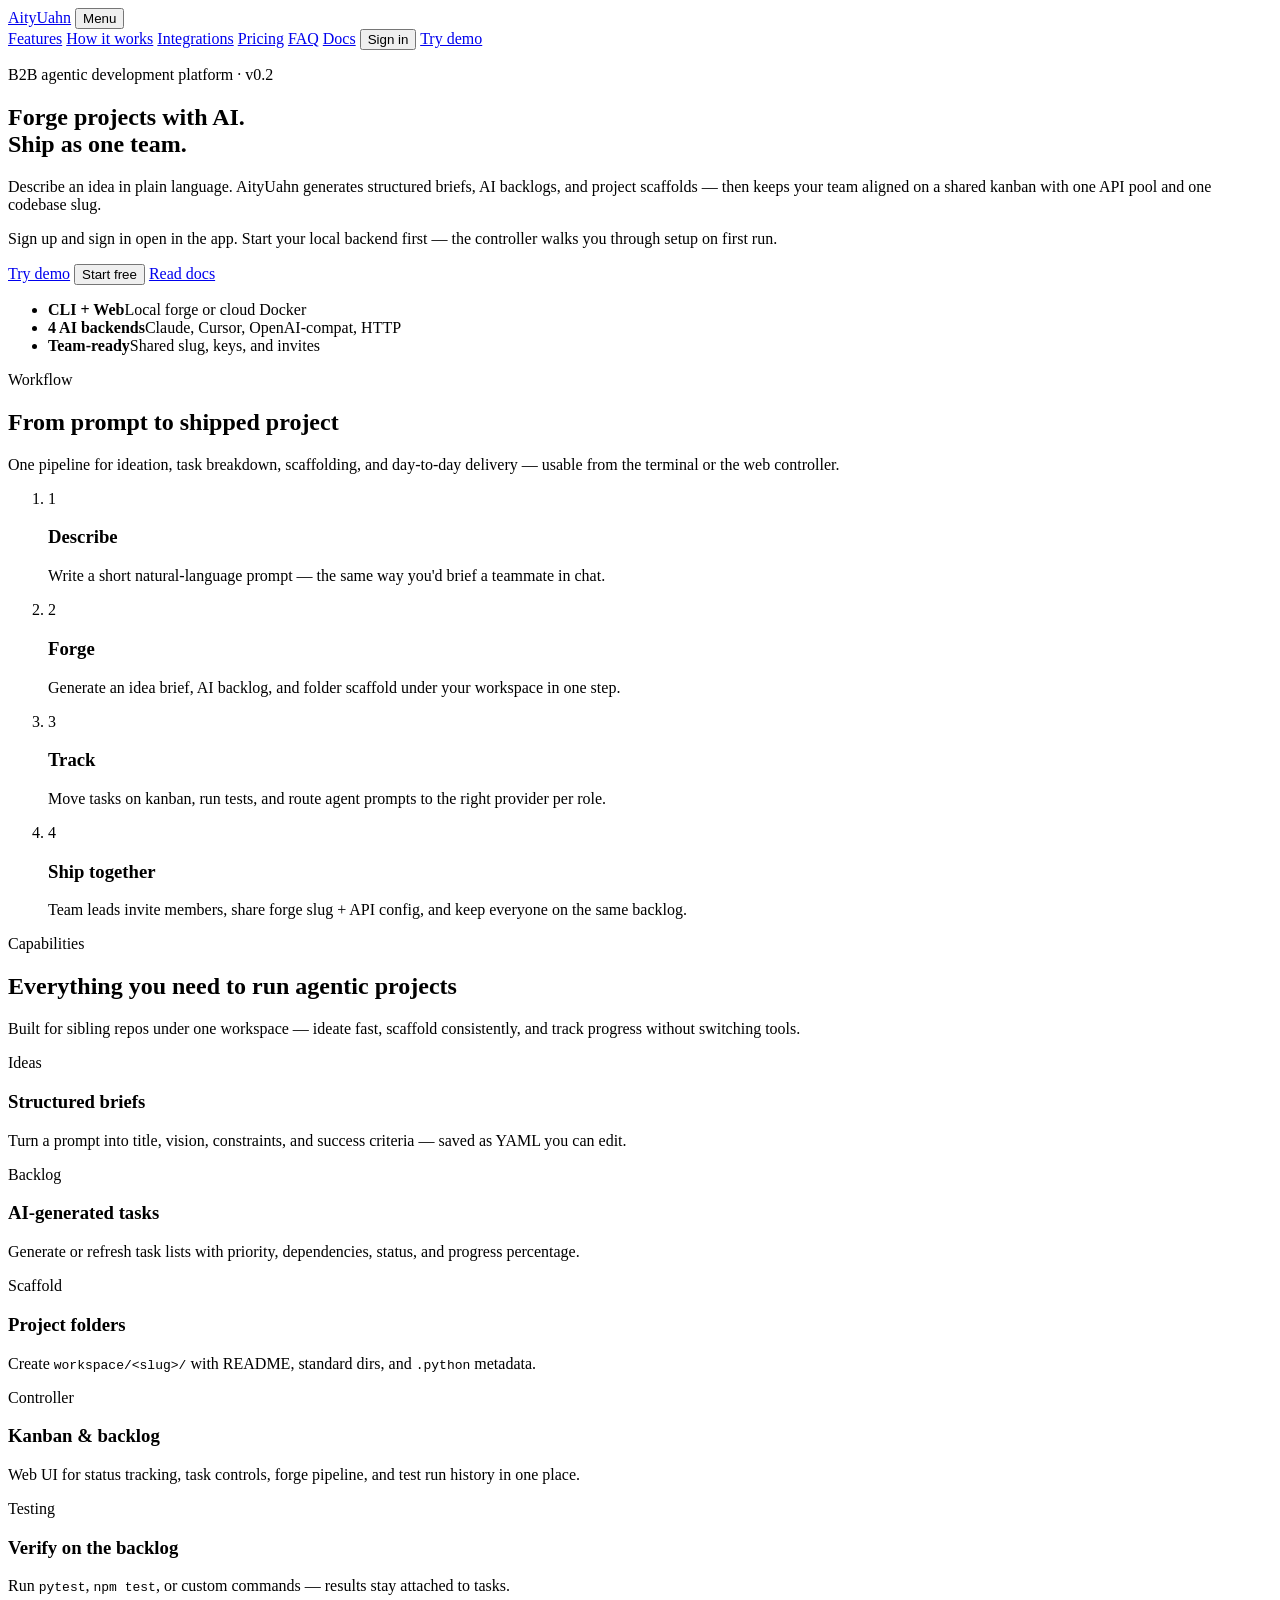
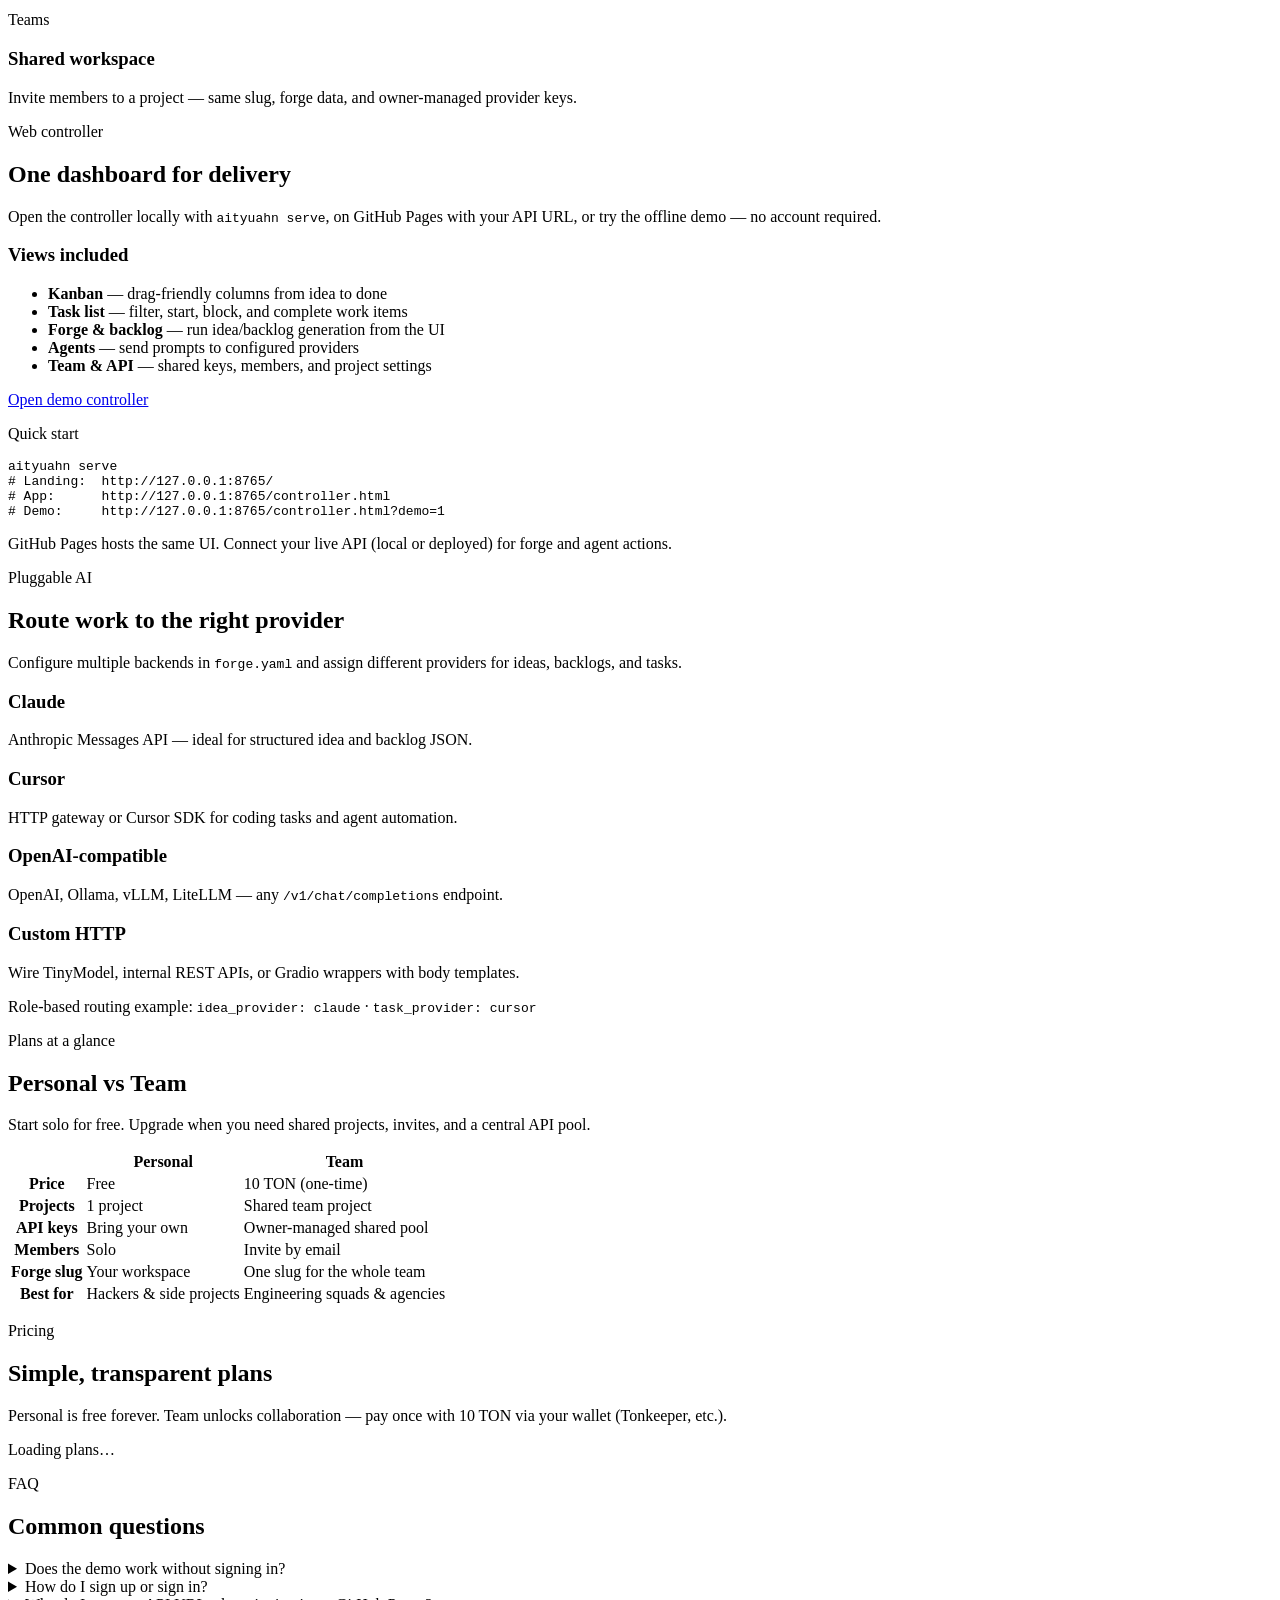
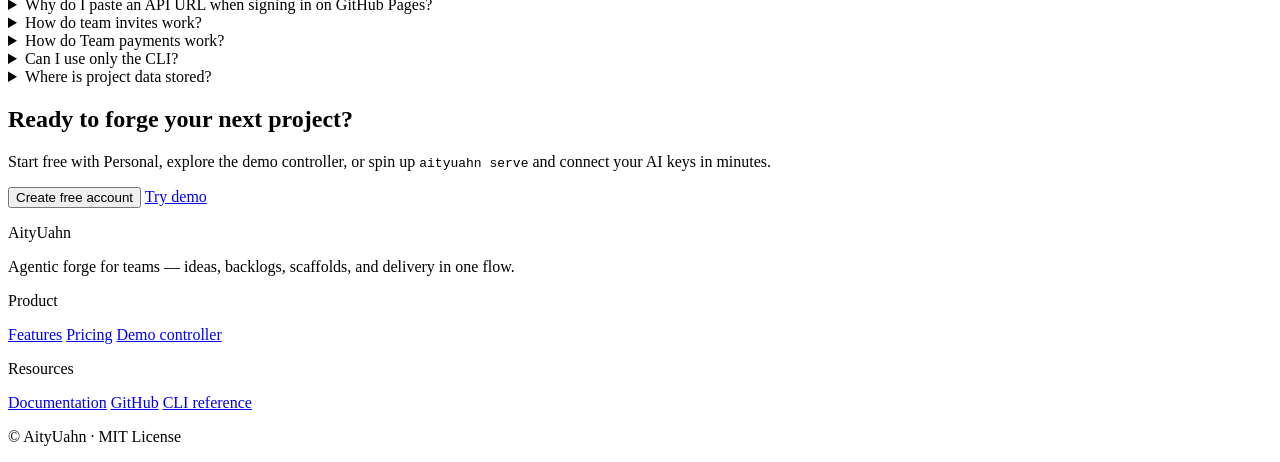
==== docs/index.html @ 18ff6f8c "Implement authentication dialog and pending auth handling in B2B SaaS v0.2. This update introduces a" ====
<!DOCTYPE html>
<html lang="en">
<head>
  <base href="/AityUahn/">
  <meta charset="utf-8" />
  <meta name="viewport" content="width=device-width, initial-scale=1" />
  <meta name="description" content="AityUahn is a B2B agentic forge: turn prompts into ideas, backlogs, and scaffolds — then ship together on a shared kanban with Claude, Cursor, or your own AI stack." />
  <meta name="theme-color" content="#070b12" />
  <title>AityUahn — Agentic forge for teams</title>
  <link rel="stylesheet" href="/AityUahn/landing.css" />
</head>
<body>
  <header class="lp-header">
    <a class="lp-logo" href="/AityUahn/landing.html">AityUahn</a>
    <button type="button" class="lp-nav-toggle" id="navToggle" aria-expanded="false" aria-controls="lpNav">Menu</button>
    <nav class="lp-nav" id="lpNav">
      <a href="#features">Features</a>
      <a href="#how-it-works">How it works</a>
      <a href="#integrations">Integrations</a>
      <a href="#pricing">Pricing</a>
      <a href="#faq">FAQ</a>
      <a href="/AityUahn/docs.html">Docs</a>
      <button type="button" id="btnSignIn" class="lp-btn ghost">Sign in</button>
      <a href="/AityUahn/controller.html?demo=1" class="lp-btn primary">Try demo</a>
    </nav>
  </header>

  <main>
    <section class="lp-hero">
      <p class="lp-eyebrow">B2B agentic development platform · v0.2</p>
      <h1>Forge projects with AI.<br />Ship as one team.</h1>
      <p class="lp-lead">Describe an idea in plain language. AityUahn generates structured briefs, AI backlogs, and project scaffolds — then keeps your team aligned on a shared kanban with one API pool and one codebase slug.</p>
      <p id="apiBanner" class="lp-banner hidden">Sign up and sign in open in the app. Start your local backend first — the controller walks you through setup on first run.</p>
      <div class="lp-cta">
        <a href="/AityUahn/controller.html?demo=1" class="lp-btn primary lg">Try demo</a>
        <button type="button" id="btnHeroSignUp" class="lp-btn lg">Start free</button>
        <a href="/AityUahn/docs.html" class="lp-btn ghost lg">Read docs</a>
      </div>
      <ul class="lp-stats" aria-label="Platform highlights">
        <li><strong>CLI + Web</strong><span>Local forge or cloud Docker</span></li>
        <li><strong>4 AI backends</strong><span>Claude, Cursor, OpenAI-compat, HTTP</span></li>
        <li><strong>Team-ready</strong><span>Shared slug, keys, and invites</span></li>
      </ul>
    </section>

    <section id="how-it-works" class="lp-section lp-steps-section">
      <div class="lp-section-head">
        <p class="lp-eyebrow">Workflow</p>
        <h2>From prompt to shipped project</h2>
        <p class="lp-section-lead">One pipeline for ideation, task breakdown, scaffolding, and day-to-day delivery — usable from the terminal or the web controller.</p>
      </div>
      <ol class="lp-steps">
        <li>
          <span class="lp-step-num">1</span>
          <h3>Describe</h3>
          <p>Write a short natural-language prompt — the same way you'd brief a teammate in chat.</p>
        </li>
        <li>
          <span class="lp-step-num">2</span>
          <h3>Forge</h3>
          <p>Generate an idea brief, AI backlog, and folder scaffold under your workspace in one step.</p>
        </li>
        <li>
          <span class="lp-step-num">3</span>
          <h3>Track</h3>
          <p>Move tasks on kanban, run tests, and route agent prompts to the right provider per role.</p>
        </li>
        <li>
          <span class="lp-step-num">4</span>
          <h3>Ship together</h3>
          <p>Team leads invite members, share forge slug + API config, and keep everyone on the same backlog.</p>
        </li>
      </ol>
    </section>

    <section id="features" class="lp-section">
      <div class="lp-section-head">
        <p class="lp-eyebrow">Capabilities</p>
        <h2>Everything you need to run agentic projects</h2>
        <p class="lp-section-lead">Built for sibling repos under one workspace — ideate fast, scaffold consistently, and track progress without switching tools.</p>
      </div>
      <div class="lp-features">
        <article>
          <p class="lp-card-tag">Ideas</p>
          <h3>Structured briefs</h3>
          <p>Turn a prompt into title, vision, constraints, and success criteria — saved as YAML you can edit.</p>
        </article>
        <article>
          <p class="lp-card-tag">Backlog</p>
          <h3>AI-generated tasks</h3>
          <p>Generate or refresh task lists with priority, dependencies, status, and progress percentage.</p>
        </article>
        <article>
          <p class="lp-card-tag">Scaffold</p>
          <h3>Project folders</h3>
          <p>Create <code>workspace/&lt;slug&gt;/</code> with README, standard dirs, and <code>.python</code> metadata.</p>
        </article>
        <article>
          <p class="lp-card-tag">Controller</p>
          <h3>Kanban &amp; backlog</h3>
          <p>Web UI for status tracking, task controls, forge pipeline, and test run history in one place.</p>
        </article>
        <article>
          <p class="lp-card-tag">Testing</p>
          <h3>Verify on the backlog</h3>
          <p>Run <code>pytest</code>, <code>npm test</code>, or custom commands — results stay attached to tasks.</p>
        </article>
        <article>
          <p class="lp-card-tag">Teams</p>
          <h3>Shared workspace</h3>
          <p>Invite members to a project — same slug, forge data, and owner-managed provider keys.</p>
        </article>
      </div>
    </section>

    <section class="lp-section lp-controller-section">
      <div class="lp-section-head">
        <p class="lp-eyebrow">Web controller</p>
        <h2>One dashboard for delivery</h2>
        <p class="lp-section-lead">Open the controller locally with <code>aityuahn serve</code>, on GitHub Pages with your API URL, or try the offline demo — no account required.</p>
      </div>
      <div class="lp-controller-grid">
        <div class="lp-controller-panel">
          <h3>Views included</h3>
          <ul class="lp-checklist">
            <li><strong>Kanban</strong> — drag-friendly columns from idea to done</li>
            <li><strong>Task list</strong> — filter, start, block, and complete work items</li>
            <li><strong>Forge &amp; backlog</strong> — run idea/backlog generation from the UI</li>
            <li><strong>Agents</strong> — send prompts to configured providers</li>
            <li><strong>Team &amp; API</strong> — shared keys, members, and project settings</li>
          </ul>
          <a href="/AityUahn/controller.html?demo=1" class="lp-btn primary">Open demo controller</a>
        </div>
        <div class="lp-controller-panel lp-controller-code">
          <p class="lp-card-tag">Quick start</p>
          <pre><code>aityuahn serve
# Landing:  http://127.0.0.1:8765/
# App:      http://127.0.0.1:8765/controller.html
# Demo:     http://127.0.0.1:8765/controller.html?demo=1</code></pre>
          <p class="lp-muted-note">GitHub Pages hosts the same UI. Connect your live API (local or deployed) for forge and agent actions.</p>
        </div>
      </div>
    </section>

    <section id="integrations" class="lp-section lp-integrations">
      <div class="lp-section-head">
        <p class="lp-eyebrow">Pluggable AI</p>
        <h2>Route work to the right provider</h2>
        <p class="lp-section-lead">Configure multiple backends in <code>forge.yaml</code> and assign different providers for ideas, backlogs, and tasks.</p>
      </div>
      <div class="lp-provider-grid">
        <article>
          <h3>Claude</h3>
          <p>Anthropic Messages API — ideal for structured idea and backlog JSON.</p>
        </article>
        <article>
          <h3>Cursor</h3>
          <p>HTTP gateway or Cursor SDK for coding tasks and agent automation.</p>
        </article>
        <article>
          <h3>OpenAI-compatible</h3>
          <p>OpenAI, Ollama, vLLM, LiteLLM — any <code>/v1/chat/completions</code> endpoint.</p>
        </article>
        <article>
          <h3>Custom HTTP</h3>
          <p>Wire TinyModel, internal REST APIs, or Gradio wrappers with body templates.</p>
        </article>
      </div>
      <p class="lp-section-foot">Role-based routing example: <code>idea_provider: claude</code> · <code>task_provider: cursor</code></p>
    </section>

    <section class="lp-section lp-compare-section">
      <div class="lp-section-head">
        <p class="lp-eyebrow">Plans at a glance</p>
        <h2>Personal vs Team</h2>
        <p class="lp-section-lead">Start solo for free. Upgrade when you need shared projects, invites, and a central API pool.</p>
      </div>
      <div class="lp-compare-wrap">
        <table class="lp-compare">
          <thead>
            <tr>
              <th scope="col"></th>
              <th scope="col">Personal</th>
              <th scope="col">Team</th>
            </tr>
          </thead>
          <tbody>
            <tr>
              <th scope="row">Price</th>
              <td>Free</td>
              <td>10 TON (one-time)</td>
            </tr>
            <tr>
              <th scope="row">Projects</th>
              <td>1 project</td>
              <td>Shared team project</td>
            </tr>
            <tr>
              <th scope="row">API keys</th>
              <td>Bring your own</td>
              <td>Owner-managed shared pool</td>
            </tr>
            <tr>
              <th scope="row">Members</th>
              <td>Solo</td>
              <td>Invite by email</td>
            </tr>
            <tr>
              <th scope="row">Forge slug</th>
              <td>Your workspace</td>
              <td>One slug for the whole team</td>
            </tr>
            <tr>
              <th scope="row">Best for</th>
              <td>Hackers &amp; side projects</td>
              <td>Engineering squads &amp; agencies</td>
            </tr>
          </tbody>
        </table>
      </div>
    </section>

    <section id="pricing" class="lp-section lp-pricing">
      <div class="lp-section-head">
        <p class="lp-eyebrow">Pricing</p>
        <h2>Simple, transparent plans</h2>
        <p class="lp-section-lead">Personal is free forever. Team unlocks collaboration — pay once with 10 TON via your wallet (Tonkeeper, etc.).</p>
      </div>
      <div class="lp-plans" id="pricingCards">Loading plans…</div>
    </section>

    <section id="faq" class="lp-section lp-faq-section">
      <div class="lp-section-head">
        <p class="lp-eyebrow">FAQ</p>
        <h2>Common questions</h2>
      </div>
      <div class="lp-faq">
        <details>
          <summary>Does the demo work without signing in?</summary>
          <p>Yes. <strong>Try demo</strong> opens the controller in offline mode with sample kanban data — no API or account needed. Forge, agents, and sign-in require a running <code>aityuahn serve</code> backend.</p>
        </details>
        <details>
          <summary>How do I sign up or sign in?</summary>
          <p>Click <strong>Start free</strong> or <strong>Sign in</strong> on the landing page. The app opens the controller, shows how to run <code>aityuahn serve</code> locally, and lets you connect your backend — then you complete registration or sign-in there. No backend URL needed on the landing form.</p>
        </details>
        <details>
          <summary>Why do I paste an API URL when signing in on GitHub Pages?</summary>
          <p>GitHub Pages hosts the static UI only. On first run the controller asks for your backend URL after you start <code>aityuahn serve</code> on your machine (or use a deployed API). Registration and JWT auth run on that backend.</p>
        </details>
        <details>
          <summary>How do team invites work?</summary>
          <p>After Team plan is active, create a team project and invite members by email (they must register first). The project owner sets shared API keys under <strong>Team &amp; API</strong> so everyone uses the same provider config and codebase slug.</p>
        </details>
        <details>
          <summary>How do Team payments work?</summary>
          <p>Click <strong>Pay 10 TON — Team plan</strong> in the controller. You receive a wallet address, amount, and a unique payment ID. Send exactly 10 TON with that ID as the transfer comment (memo). The backend polls your wallet via <a href="https://toncenter.com">toncenter</a> and activates Team when the deposit arrives — same flow as the <a href="https://github.com/toncenter/examples/blob/main/deposits.js">toncenter deposits example</a>.</p>
        </details>
        <details>
          <summary>Can I use only the CLI?</summary>
          <p>Absolutely. The full forge lifecycle — <code>aityuahn idea</code>, <code>backlog</code>, <code>forge</code>, <code>task</code>, <code>test</code> — works without the web UI. The controller is optional for visual tracking and team features.</p>
        </details>
        <details>
          <summary>Where is project data stored?</summary>
          <p>Ideas and backlogs live in <code>.python/ideas</code> and <code>.python/backlogs</code>. Scaffolded repos sit under your configured <code>workspace_root</code>. SaaS accounts and team metadata are stored by the serve backend.</p>
        </details>
      </div>
    </section>

    <section class="lp-cta-band">
      <h2>Ready to forge your next project?</h2>
      <p>Start free with Personal, explore the demo controller, or spin up <code>aityuahn serve</code> and connect your AI keys in minutes.</p>
      <div class="lp-cta">
        <button type="button" id="btnCtaSignUp" class="lp-btn primary lg">Create free account</button>
        <a href="/AityUahn/controller.html?demo=1" class="lp-btn lg">Try demo</a>
      </div>
    </section>
  </main>

  <footer class="lp-footer">
    <div class="lp-footer-grid">
      <div>
        <p class="lp-footer-brand">AityUahn</p>
        <p class="lp-footer-tagline">Agentic forge for teams — ideas, backlogs, scaffolds, and delivery in one flow.</p>
      </div>
      <div>
        <p class="lp-footer-heading">Product</p>
        <a href="#features">Features</a>
        <a href="#pricing">Pricing</a>
        <a href="/AityUahn/controller.html?demo=1">Demo controller</a>
      </div>
      <div>
        <p class="lp-footer-heading">Resources</p>
        <a href="/AityUahn/docs.html">Documentation</a>
        <a href="https://github.com/HyperlinksSpace/AityUahn">GitHub</a>
        <a href="https://github.com/HyperlinksSpace/AityUahn/blob/main/README.md">CLI reference</a>
      </div>
    </div>
    <p class="lp-footer-copy">© AityUahn · MIT License</p>
  </footer>

  <dialog id="authDialog" class="lp-dialog">
    <form method="dialog" id="authForm">
      <h2 id="authTitle">Sign in</h2>
      <label>Name<input id="authName" placeholder="Your name" /></label>
      <label>Email<input id="authEmail" type="email" required placeholder="you@company.com" /></label>
      <label>Password<input id="authPassword" type="password" required minlength="6" /></label>
      <label id="authPlanWrap" class="hidden">Plan
        <select id="authPlan">
          <option value="personal">Personal (free)</option>
          <option value="team">Team (trial)</option>
        </select>
      </label>
      <p id="authError" class="lp-error hidden"></p>
      <div class="lp-dialog-actions">
        <button type="button" id="authToggle" class="lp-btn ghost">Create account</button>
        <button type="submit" class="lp-btn primary">Continue</button>
      </div>
    </form>
  </dialog>

  <script src="/AityUahn/auth.js"></script>
  <script src="/AityUahn/landing.js"></script>
</body>
</html>
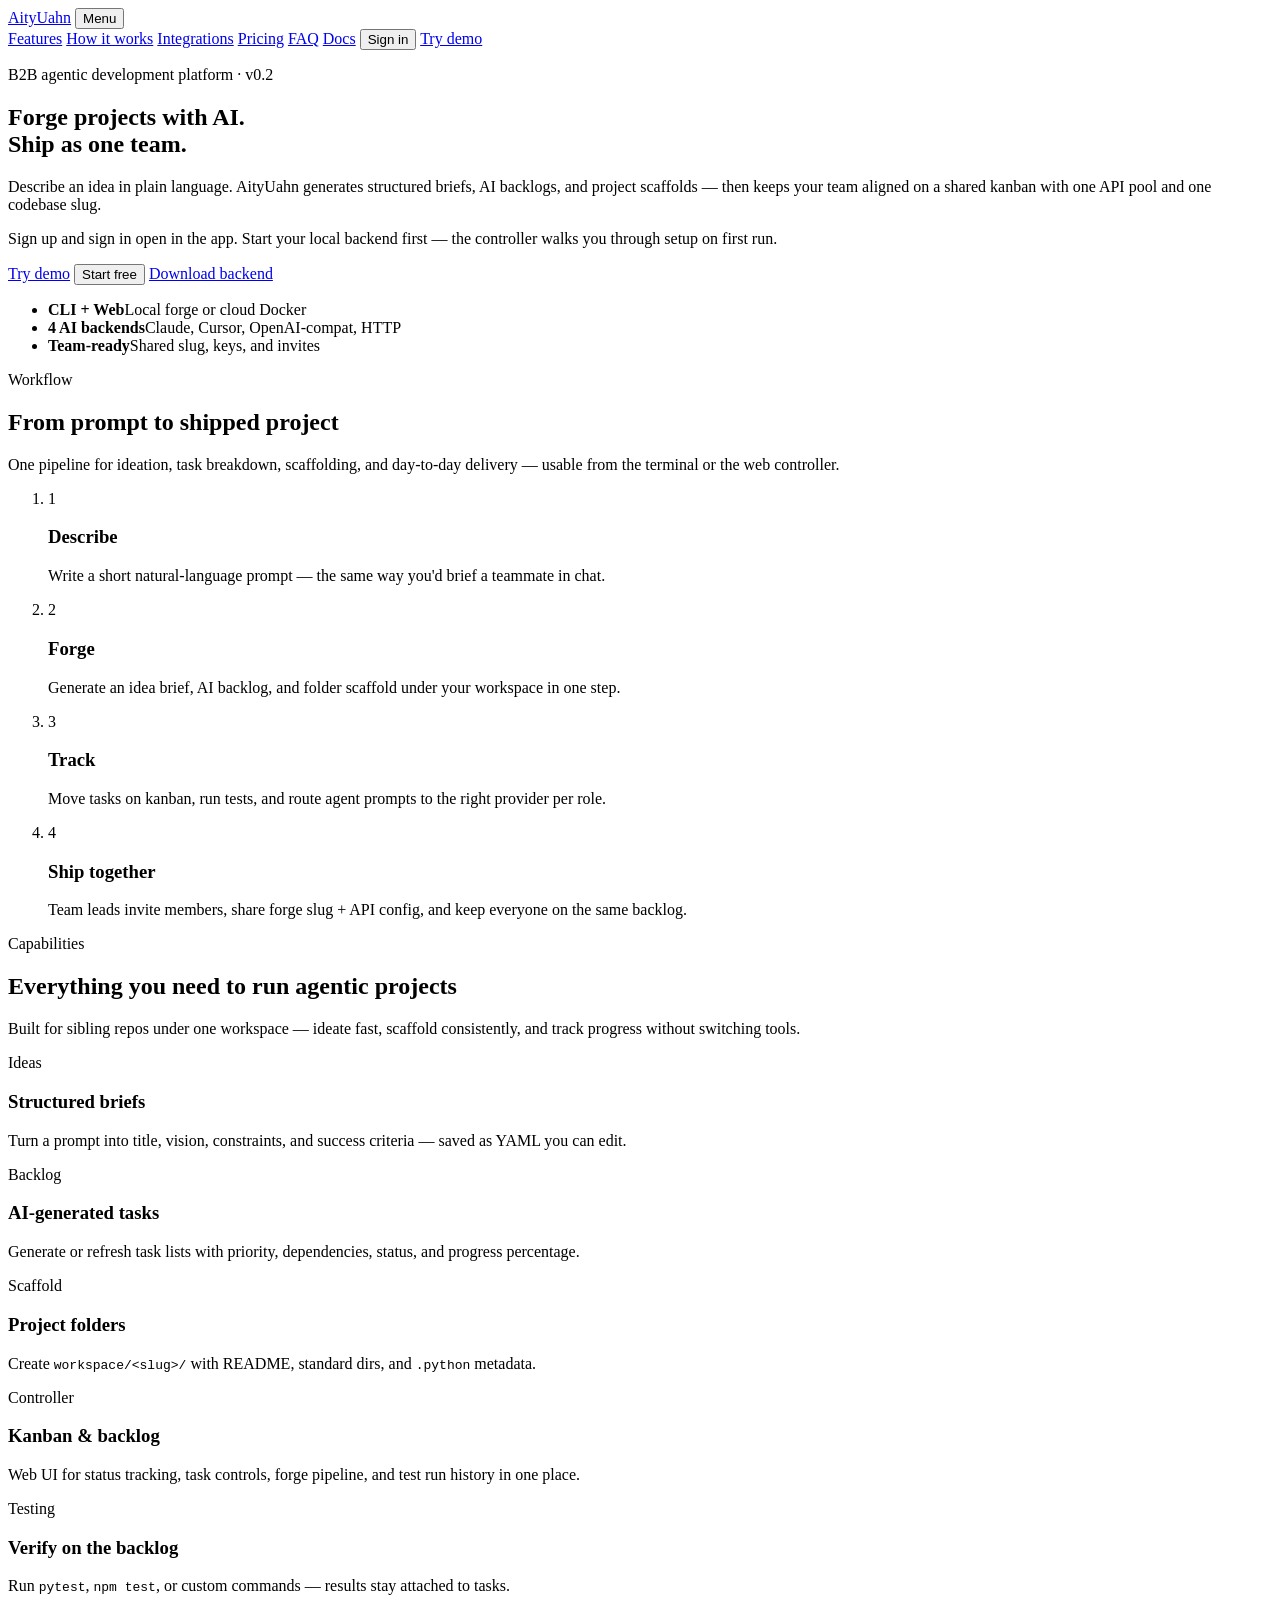
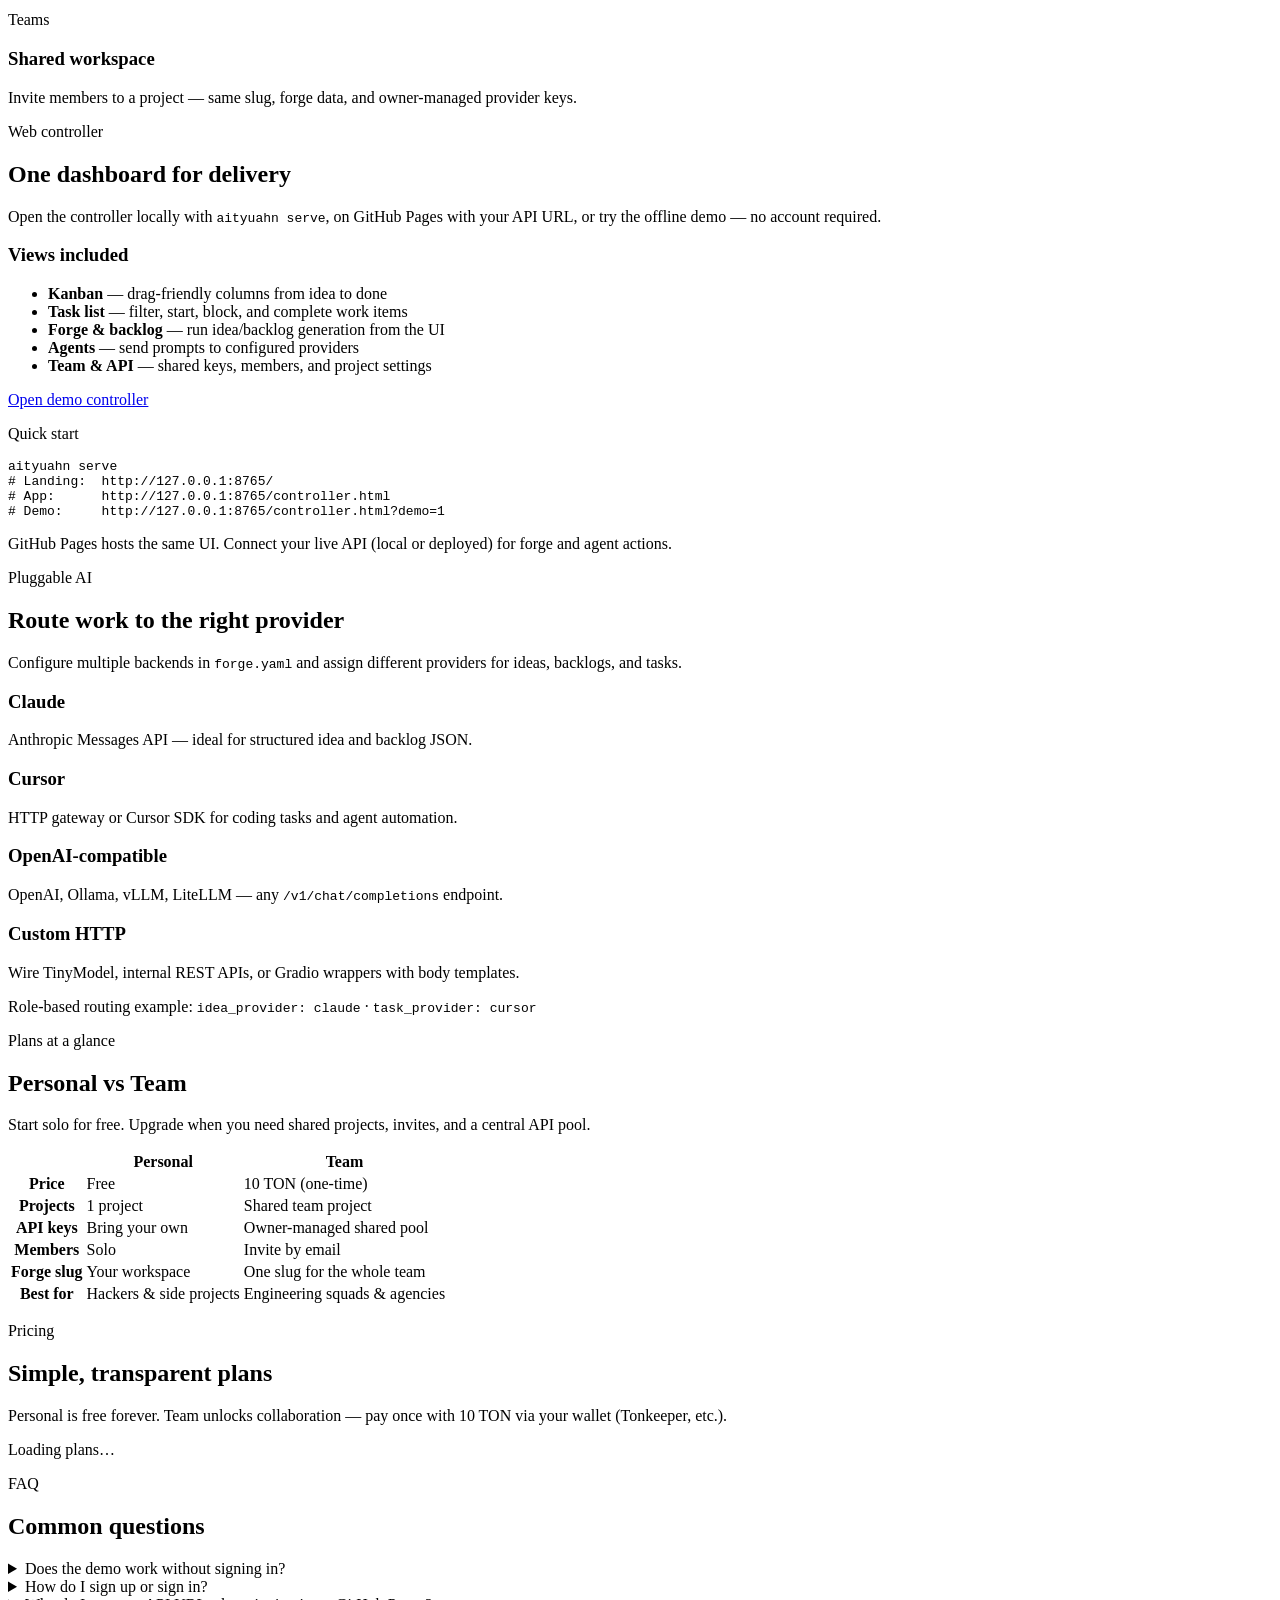
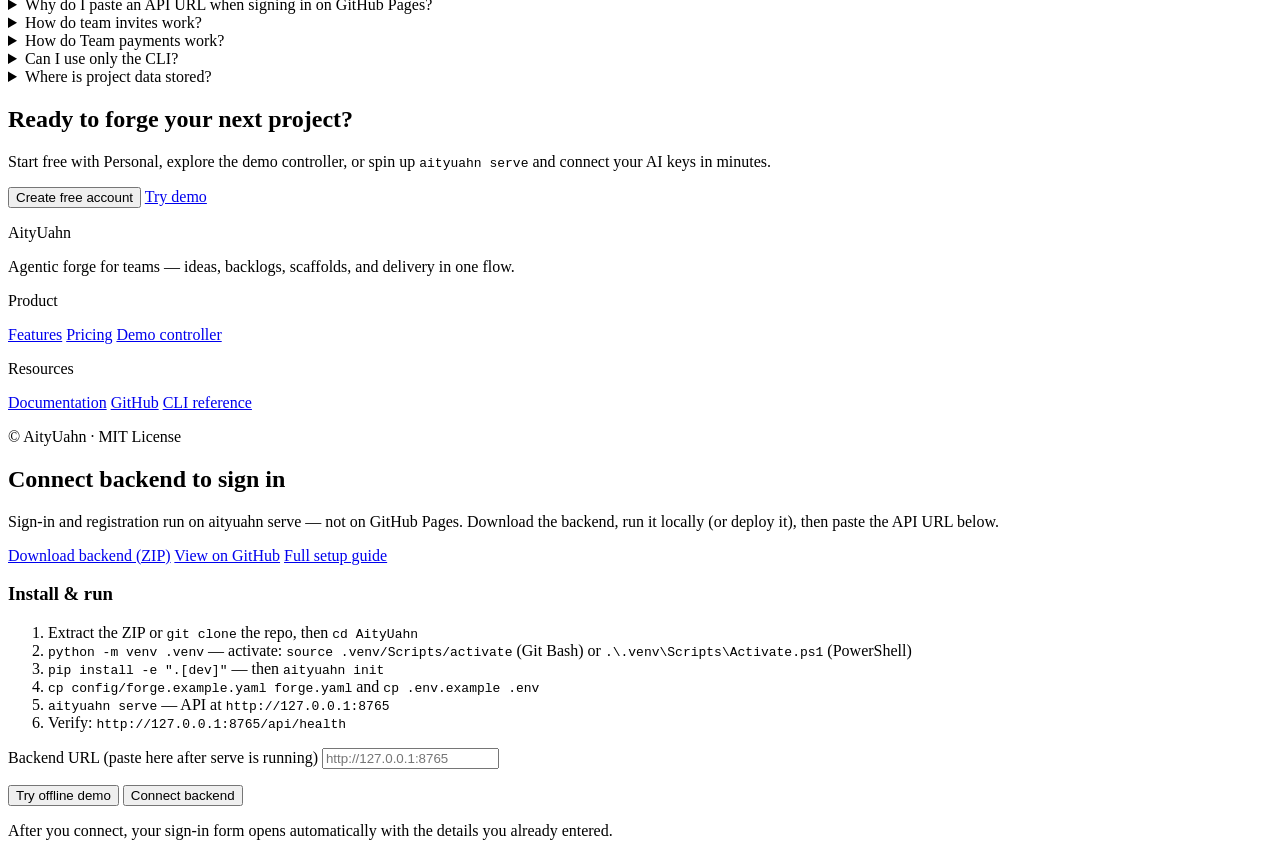
==== commit 537217a5: "Enhance backend setup and user authentication flow in B2B SaaS v0.2. This update introduces several " ====
--- a/docs/index.html
+++ b/docs/index.html
@@ -34,7 +34,7 @@
       <div class="lp-cta">
         <a href="/AityUahn/controller.html?demo=1" class="lp-btn primary lg">Try demo</a>
         <button type="button" id="btnHeroSignUp" class="lp-btn lg">Start free</button>
-        <a href="/AityUahn/docs.html" class="lp-btn ghost lg">Read docs</a>
+        <a href="/AityUahn/docs.html#backend" class="lp-btn ghost lg">Download backend</a>
       </div>
       <ul class="lp-stats" aria-label="Platform highlights">
         <li><strong>CLI + Web</strong><span>Local forge or cloud Docker</span></li>
@@ -241,7 +241,7 @@
         </details>
         <details>
           <summary>How do I sign up or sign in?</summary>
-          <p>Click <strong>Start free</strong> or <strong>Sign in</strong> on the landing page. The app opens the controller, shows how to run <code>aityuahn serve</code> locally, and lets you connect your backend — then you complete registration or sign-in there. No backend URL needed on the landing form.</p>
+          <p>Click <strong>Start free</strong> or <strong>Sign in</strong>, enter your details, then follow the <strong>backend setup guide</strong> on the same page before connecting <code>aityuahn serve</code>. Registration completes after the API is live.</p>
         </details>
         <details>
           <summary>Why do I paste an API URL when signing in on GitHub Pages?</summary>
@@ -301,6 +301,7 @@
   <dialog id="authDialog" class="lp-dialog">
     <form method="dialog" id="authForm">
       <h2 id="authTitle">Sign in</h2>
+      <p id="authBackendHint" class="lp-hint hidden">After you continue, connect your backend on the next screen to finish sign-in.</p>
       <label>Name<input id="authName" placeholder="Your name" /></label>
       <label>Email<input id="authEmail" type="email" required placeholder="you@company.com" /></label>
       <label>Password<input id="authPassword" type="password" required minlength="6" /></label>
@@ -318,7 +319,37 @@
     </form>
   </dialog>
 
+  <div id="lpSetupOverlay" class="lp-setup-overlay hidden">
+    <div class="lp-setup-card">
+      <h2 id="lpSetupTitle">Connect backend to sign in</h2>
+      <p id="lpSetupLead" class="muted">Sign-in and registration run on aityuahn serve — not on GitHub Pages. Download the backend, run it locally (or deploy it), then paste the API URL below.</p>
+      <div class="lp-setup-actions">
+        <a id="lpSetupBackendZip" class="lp-btn primary" href="https://github.com/HyperlinksSpace/AityUahn/archive/refs/heads/main.zip">Download backend (ZIP)</a>
+        <a id="lpSetupBackendRepo" class="lp-btn" href="https://github.com/HyperlinksSpace/AityUahn">View on GitHub</a>
+        <a class="lp-btn ghost" href="/AityUahn/docs.html#backend">Full setup guide</a>
+      </div>
+      <h3 class="lp-setup-subhead">Install &amp; run</h3>
+      <ol class="lp-setup-steps">
+        <li>Extract the ZIP or <code>git clone</code> the repo, then <code>cd AityUahn</code></li>
+        <li><code>python -m venv .venv</code> — activate: <code>source .venv/Scripts/activate</code> (Git Bash) or <code>.\.venv\Scripts\Activate.ps1</code> (PowerShell)</li>
+        <li><code>pip install -e ".[dev]"</code> — then <code>aityuahn init</code></li>
+        <li><code>cp config/forge.example.yaml forge.yaml</code> and <code>cp .env.example .env</code></li>
+        <li><code>aityuahn serve</code> — API at <code id="lpSetupDefaultApi">http://127.0.0.1:8765</code></li>
+        <li>Verify: <code id="lpSetupHealthUrl">http://127.0.0.1:8765/api/health</code></li>
+      </ol>
+      <label for="lpSetupApiInput">Backend URL (paste here after serve is running)</label>
+      <input id="lpSetupApiInput" placeholder="http://127.0.0.1:8765" />
+      <p id="lpSetupError" class="lp-error hidden"></p>
+      <div class="lp-dialog-actions">
+        <button type="button" id="lpSetupDemo" class="lp-btn ghost">Try offline demo</button>
+        <button type="button" id="lpSetupConnect" class="lp-btn primary">Connect backend</button>
+      </div>
+      <p id="lpSetupNote" class="lp-hint">After you connect, your sign-in form opens automatically with the details you already entered.</p>
+    </div>
+  </div>
+
   <script src="/AityUahn/auth.js"></script>
+  <script src="/AityUahn/setup.js"></script>
   <script src="/AityUahn/landing.js"></script>
 </body>
 </html>
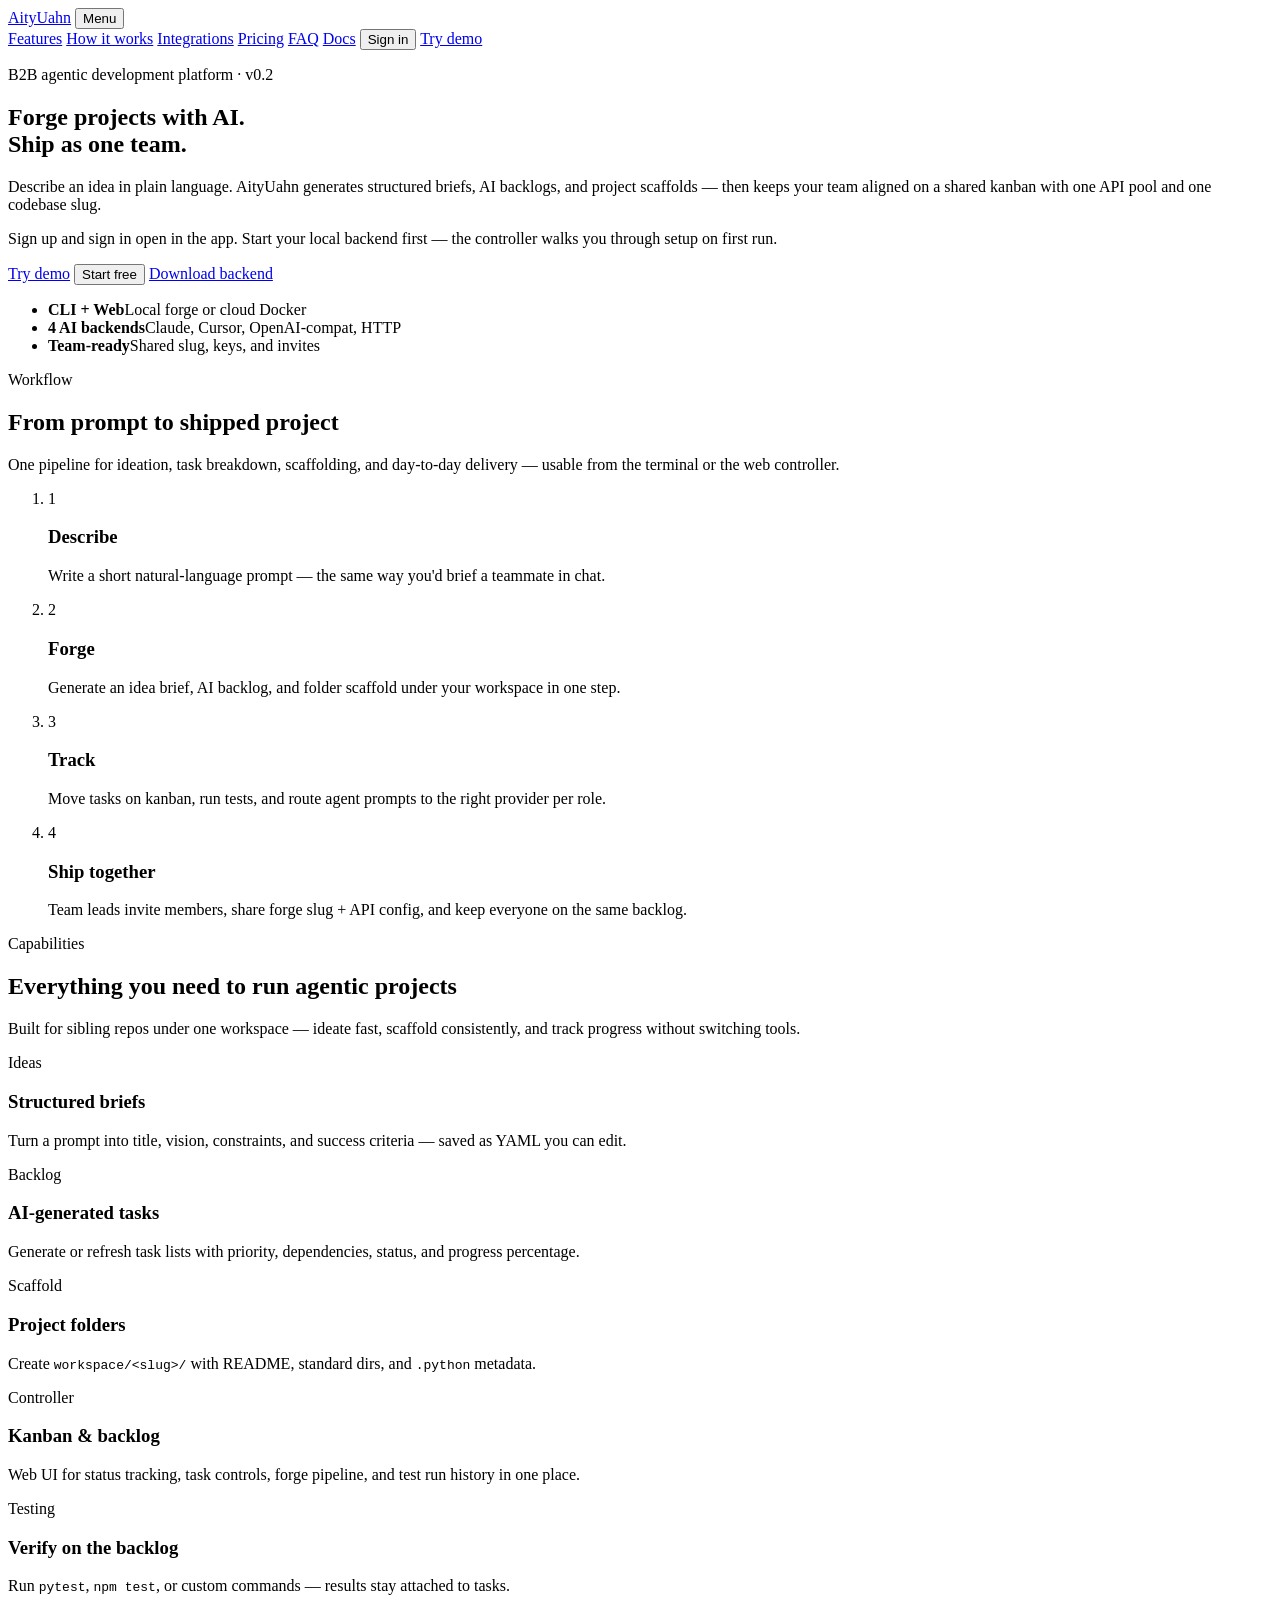
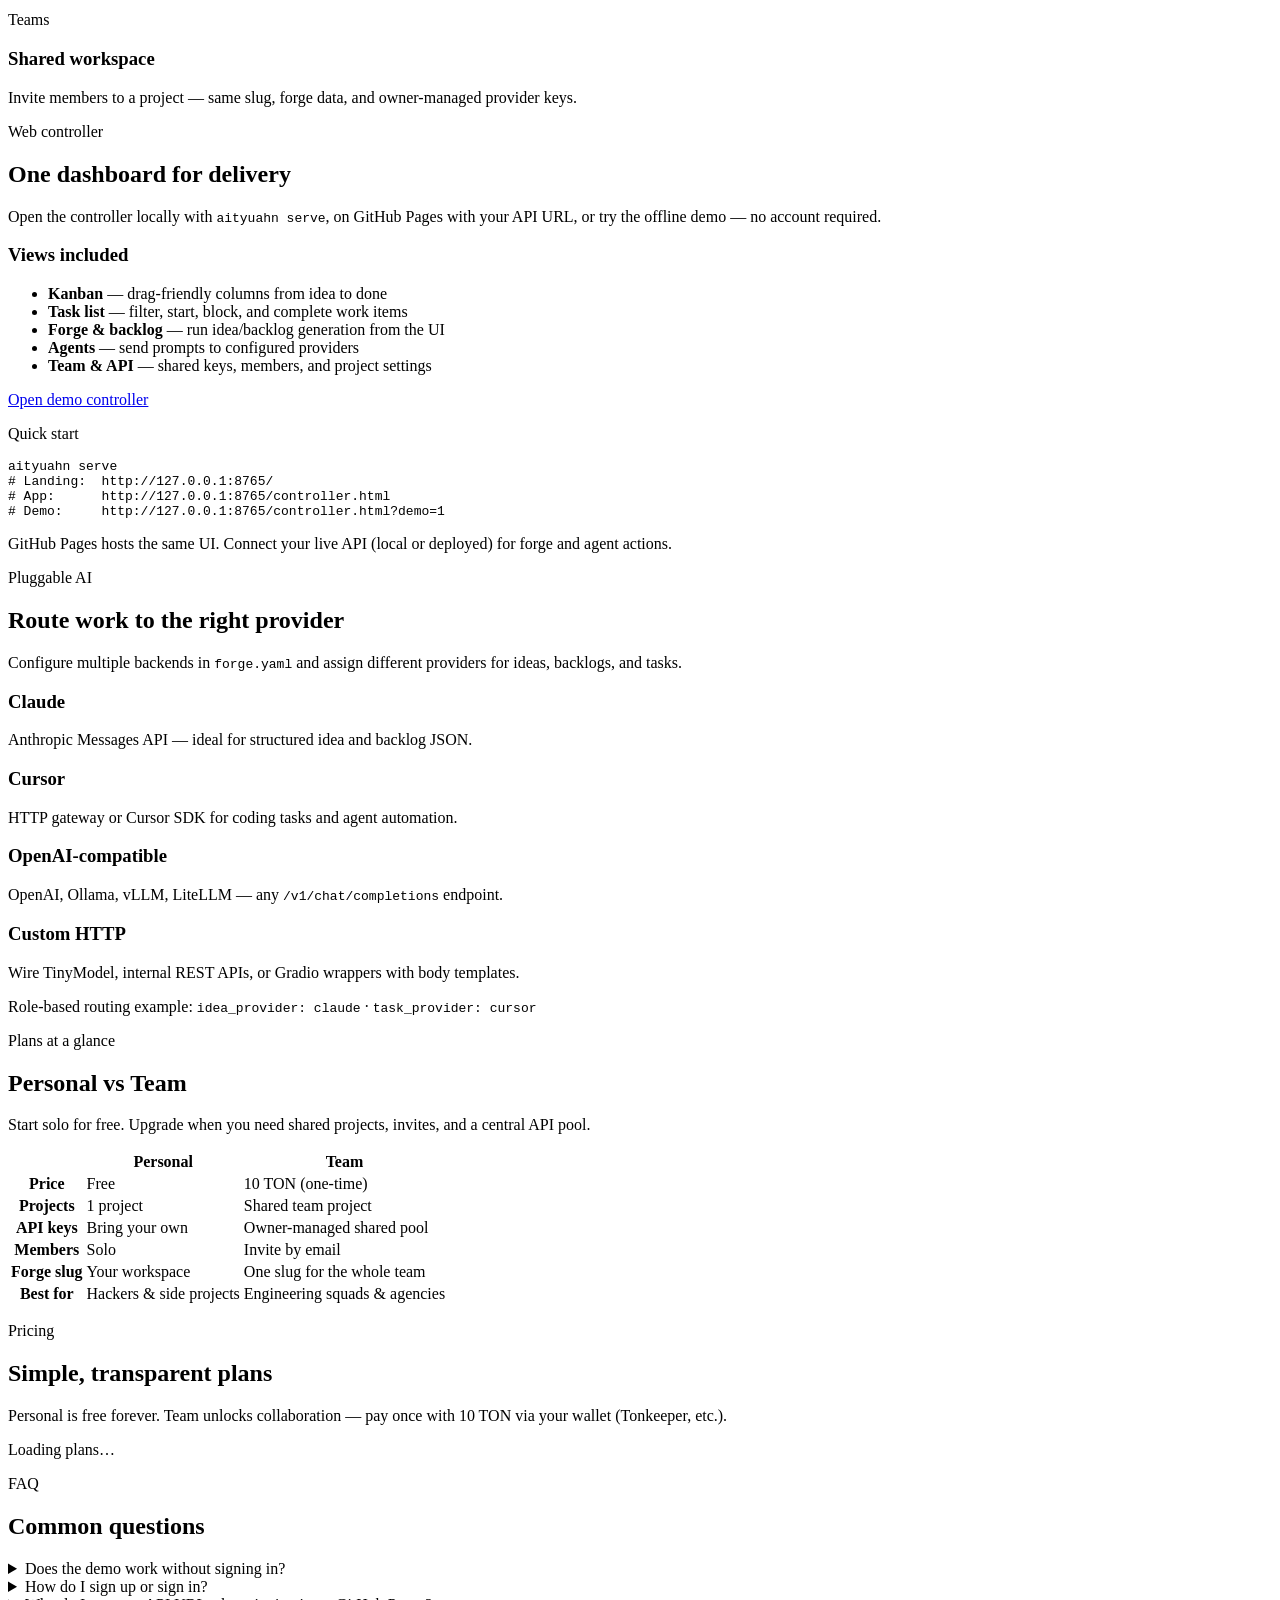
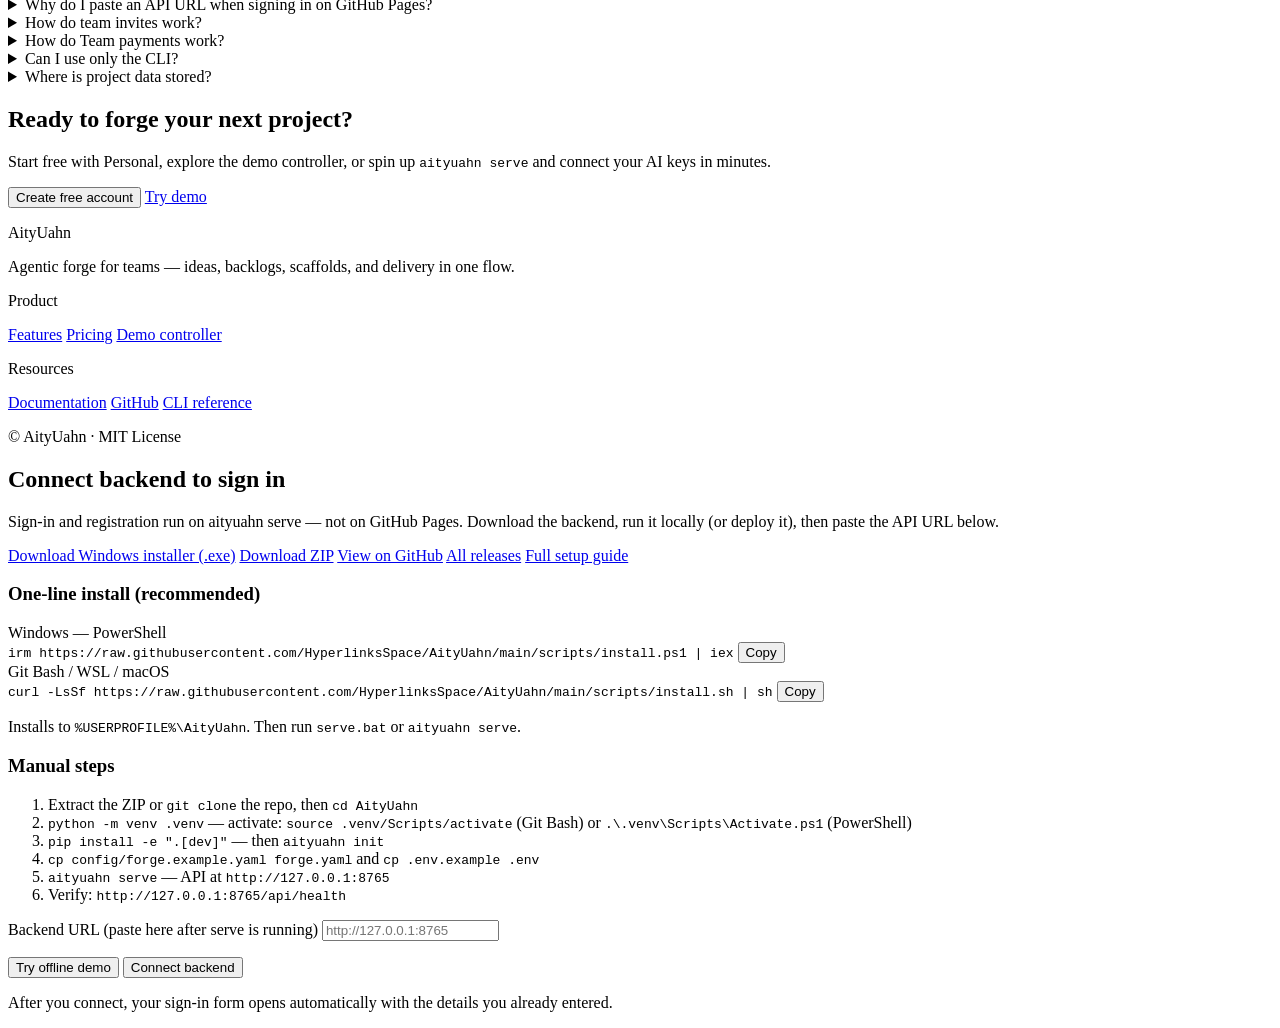
==== commit 5f96d8b7: "Enhance backend installation process and user guidance in B2B SaaS v0.2. This update improves the ba" ====
--- a/docs/index.html
+++ b/docs/index.html
@@ -324,11 +324,27 @@
       <h2 id="lpSetupTitle">Connect backend to sign in</h2>
       <p id="lpSetupLead" class="muted">Sign-in and registration run on aityuahn serve — not on GitHub Pages. Download the backend, run it locally (or deploy it), then paste the API URL below.</p>
       <div class="lp-setup-actions">
-        <a id="lpSetupBackendZip" class="lp-btn primary" href="https://github.com/HyperlinksSpace/AityUahn/archive/refs/heads/main.zip">Download backend (ZIP)</a>
+        <a id="lpSetupBackendExe" class="lp-btn primary" href="https://github.com/HyperlinksSpace/AityUahn/releases/latest/download/aityuahn-installer.exe">Download Windows installer (.exe)</a>
+        <a id="lpSetupBackendZip" class="lp-btn" href="https://github.com/HyperlinksSpace/AityUahn/archive/refs/heads/main.zip">Download ZIP</a>
         <a id="lpSetupBackendRepo" class="lp-btn" href="https://github.com/HyperlinksSpace/AityUahn">View on GitHub</a>
+        <a id="lpSetupBackendRelease" class="lp-btn ghost" href="https://github.com/HyperlinksSpace/AityUahn/releases/latest">All releases</a>
         <a class="lp-btn ghost" href="/AityUahn/docs.html#backend">Full setup guide</a>
       </div>
-      <h3 class="lp-setup-subhead">Install &amp; run</h3>
+      <h3 class="lp-setup-subhead">One-line install (recommended)</h3>
+      <div class="install-cmd">
+        <label>Windows — PowerShell</label>
+        <div class="install-cmd-row">
+          <code id="lpInstallCmdPs1" class="install-cmd-text">irm https://raw.githubusercontent.com/HyperlinksSpace/AityUahn/main/scripts/install.ps1 | iex</code>
+          <button type="button" class="lp-btn ghost" data-copy-target="lpInstallCmdPs1">Copy</button>
+        </div>
+        <label>Git Bash / WSL / macOS</label>
+        <div class="install-cmd-row">
+          <code id="lpInstallCmdSh" class="install-cmd-text">curl -LsSf https://raw.githubusercontent.com/HyperlinksSpace/AityUahn/main/scripts/install.sh | sh</code>
+          <button type="button" class="lp-btn ghost" data-copy-target="lpInstallCmdSh">Copy</button>
+        </div>
+        <p class="lp-hint">Installs to <code>%USERPROFILE%\AityUahn</code>. Then run <code>serve.bat</code> or <code>aityuahn serve</code>.</p>
+      </div>
+      <h3 class="lp-setup-subhead">Manual steps</h3>
       <ol class="lp-setup-steps">
         <li>Extract the ZIP or <code>git clone</code> the repo, then <code>cd AityUahn</code></li>
         <li><code>python -m venv .venv</code> — activate: <code>source .venv/Scripts/activate</code> (Git Bash) or <code>.\.venv\Scripts\Activate.ps1</code> (PowerShell)</li>
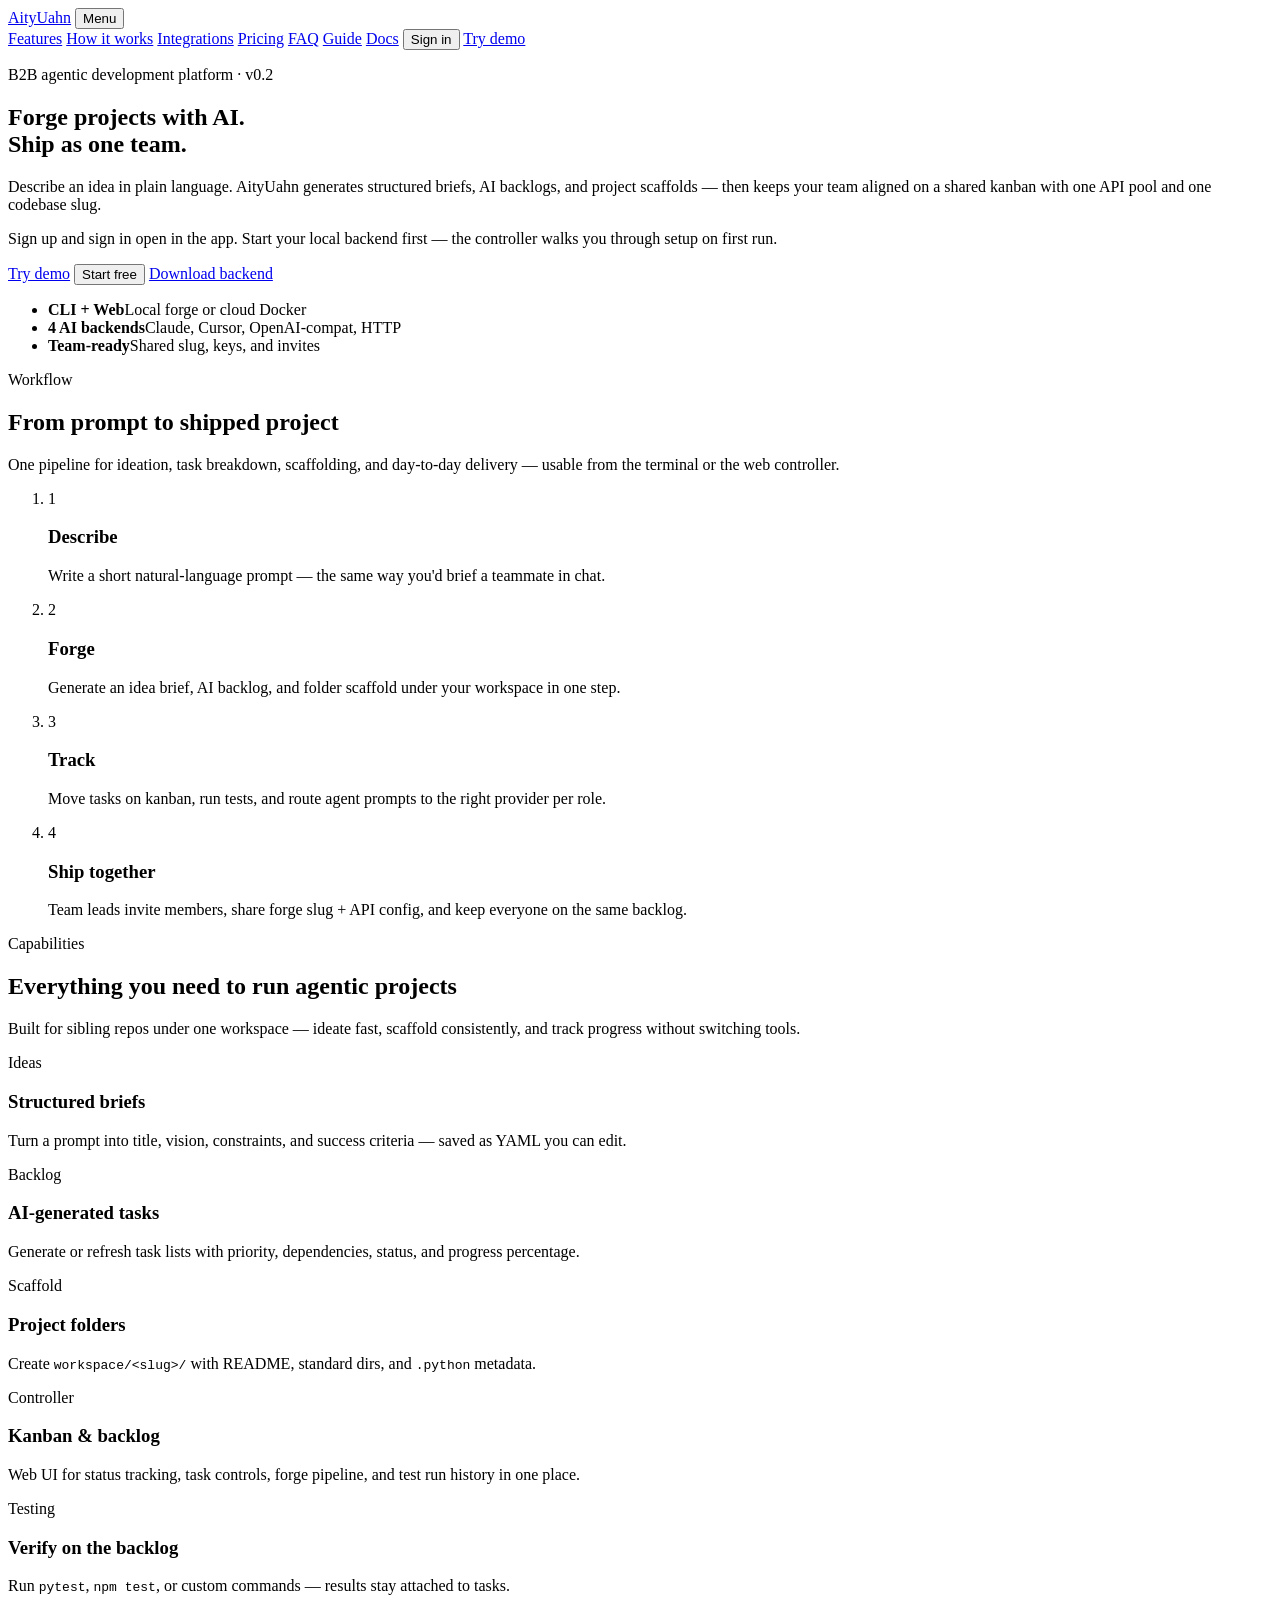
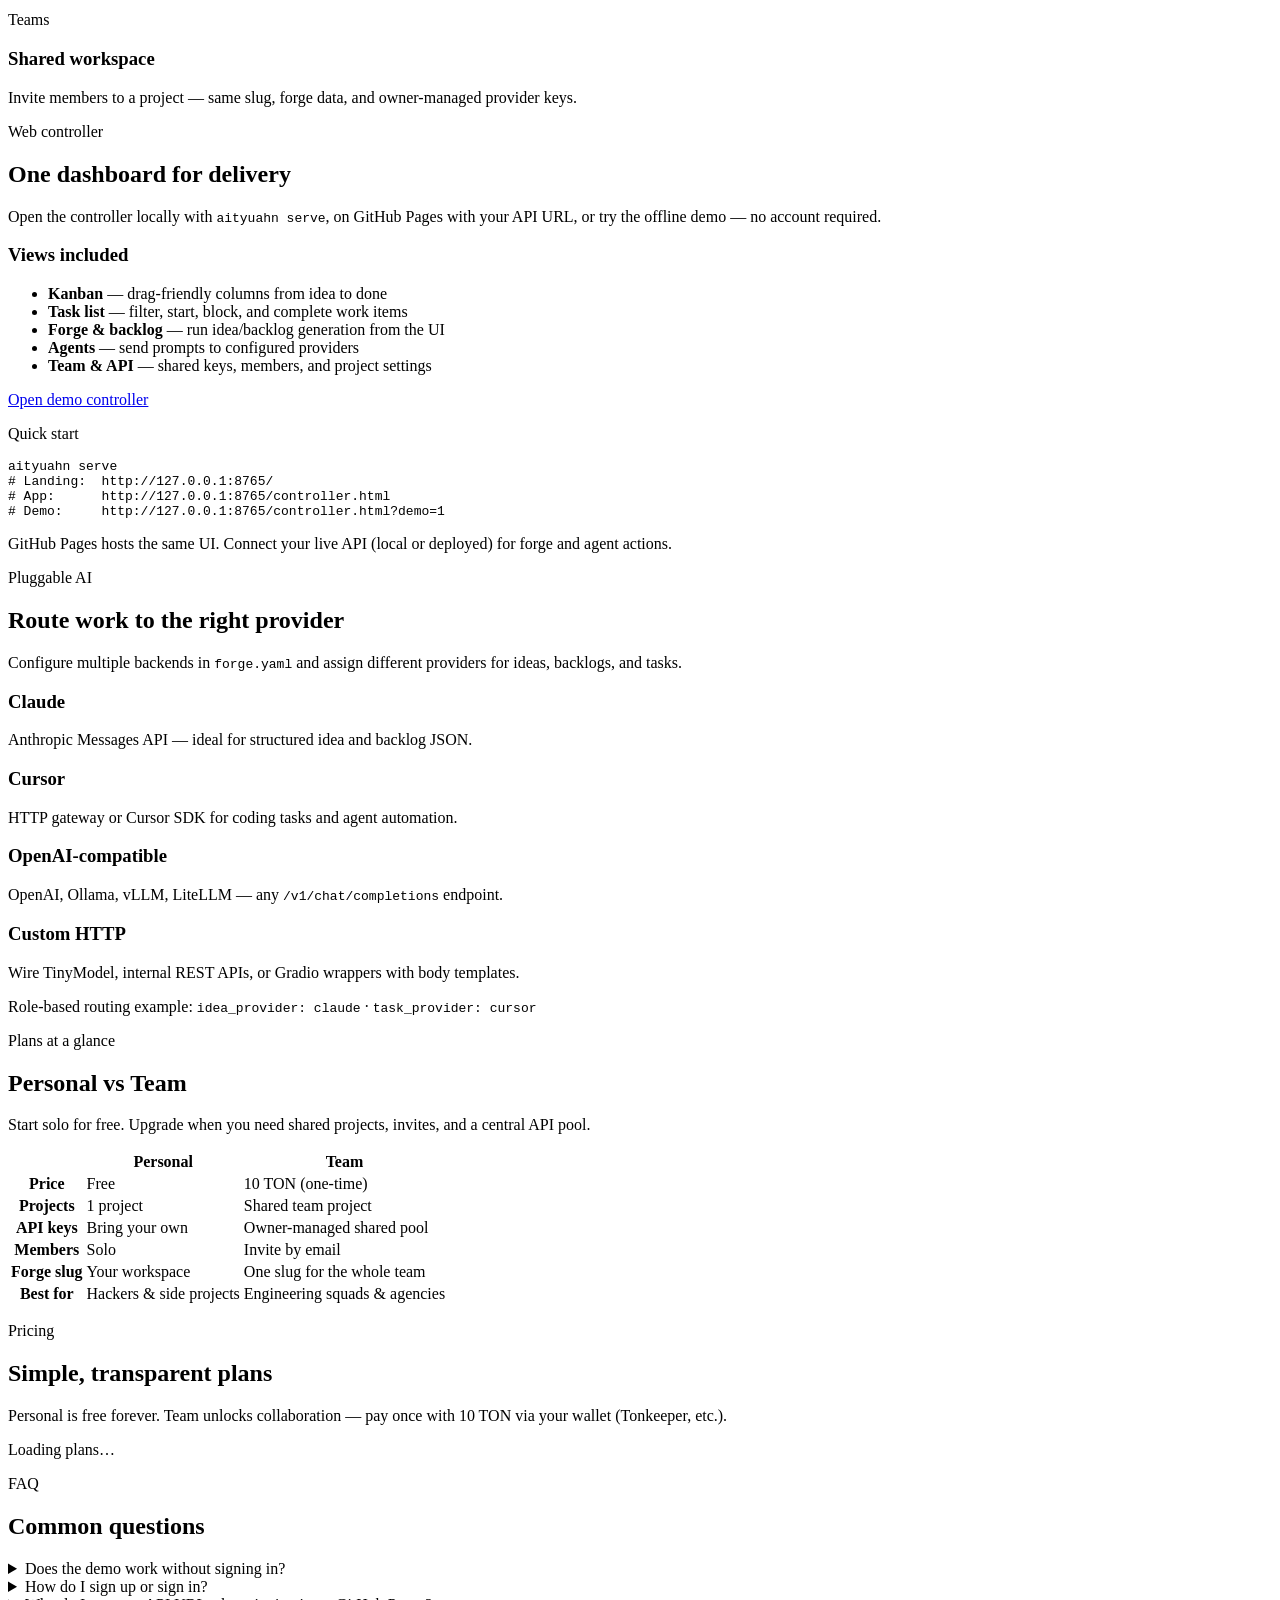
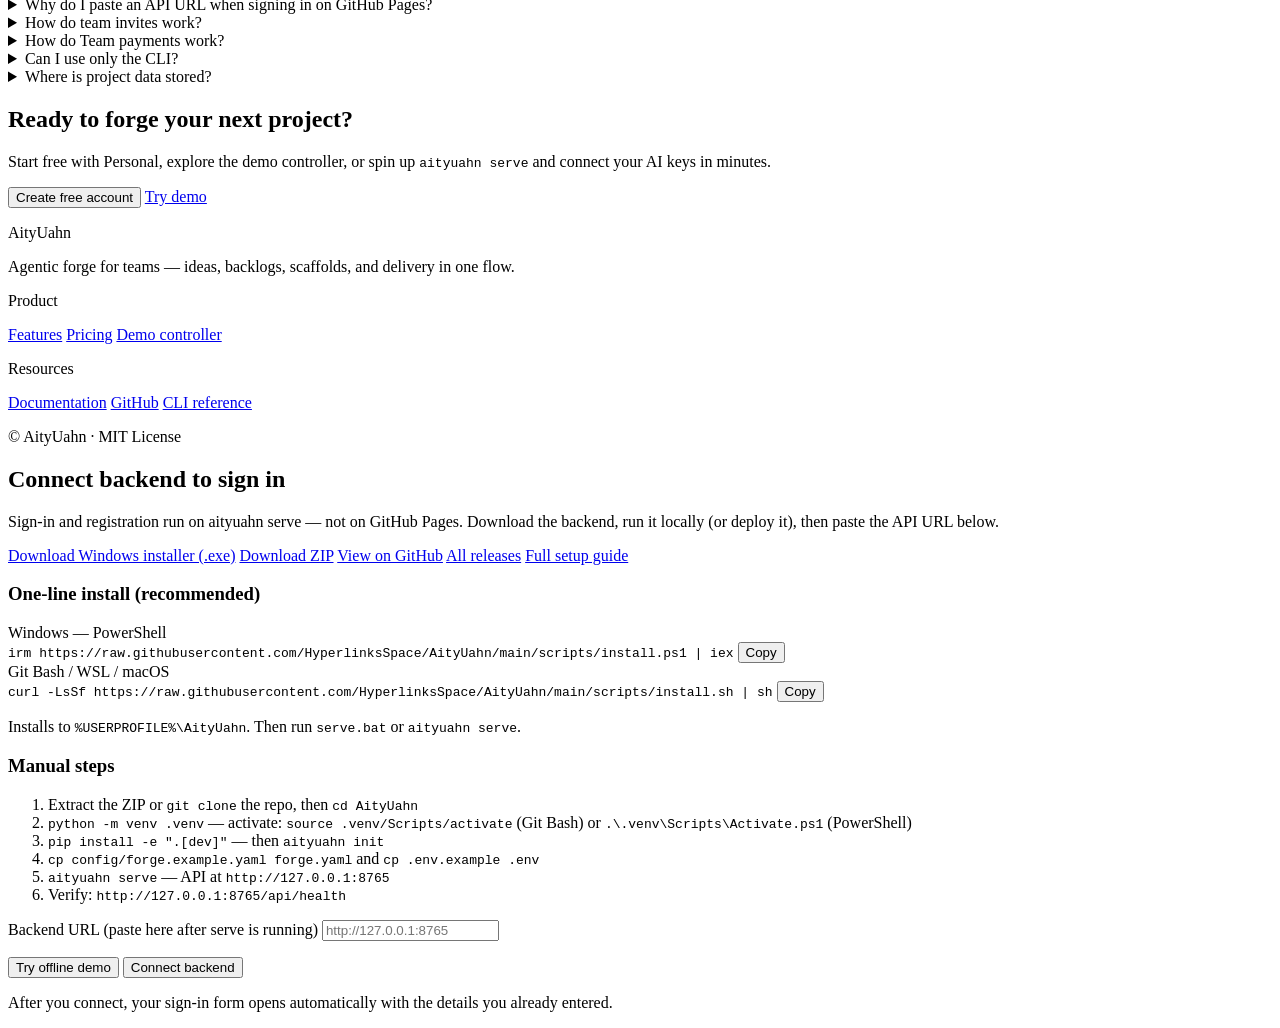
==== commit 708baedf: "Expand Test & Launch Guide with HTML page and verify scripts. Add browsable guide.html on GitHub Pag" ====
--- a/docs/index.html
+++ b/docs/index.html
@@ -19,6 +19,7 @@
       <a href="#integrations">Integrations</a>
       <a href="#pricing">Pricing</a>
       <a href="#faq">FAQ</a>
+      <a href="/AityUahn/guide.html">Guide</a>
       <a href="/AityUahn/docs.html">Docs</a>
       <button type="button" id="btnSignIn" class="lp-btn ghost">Sign in</button>
       <a href="/AityUahn/controller.html?demo=1" class="lp-btn primary">Try demo</a>
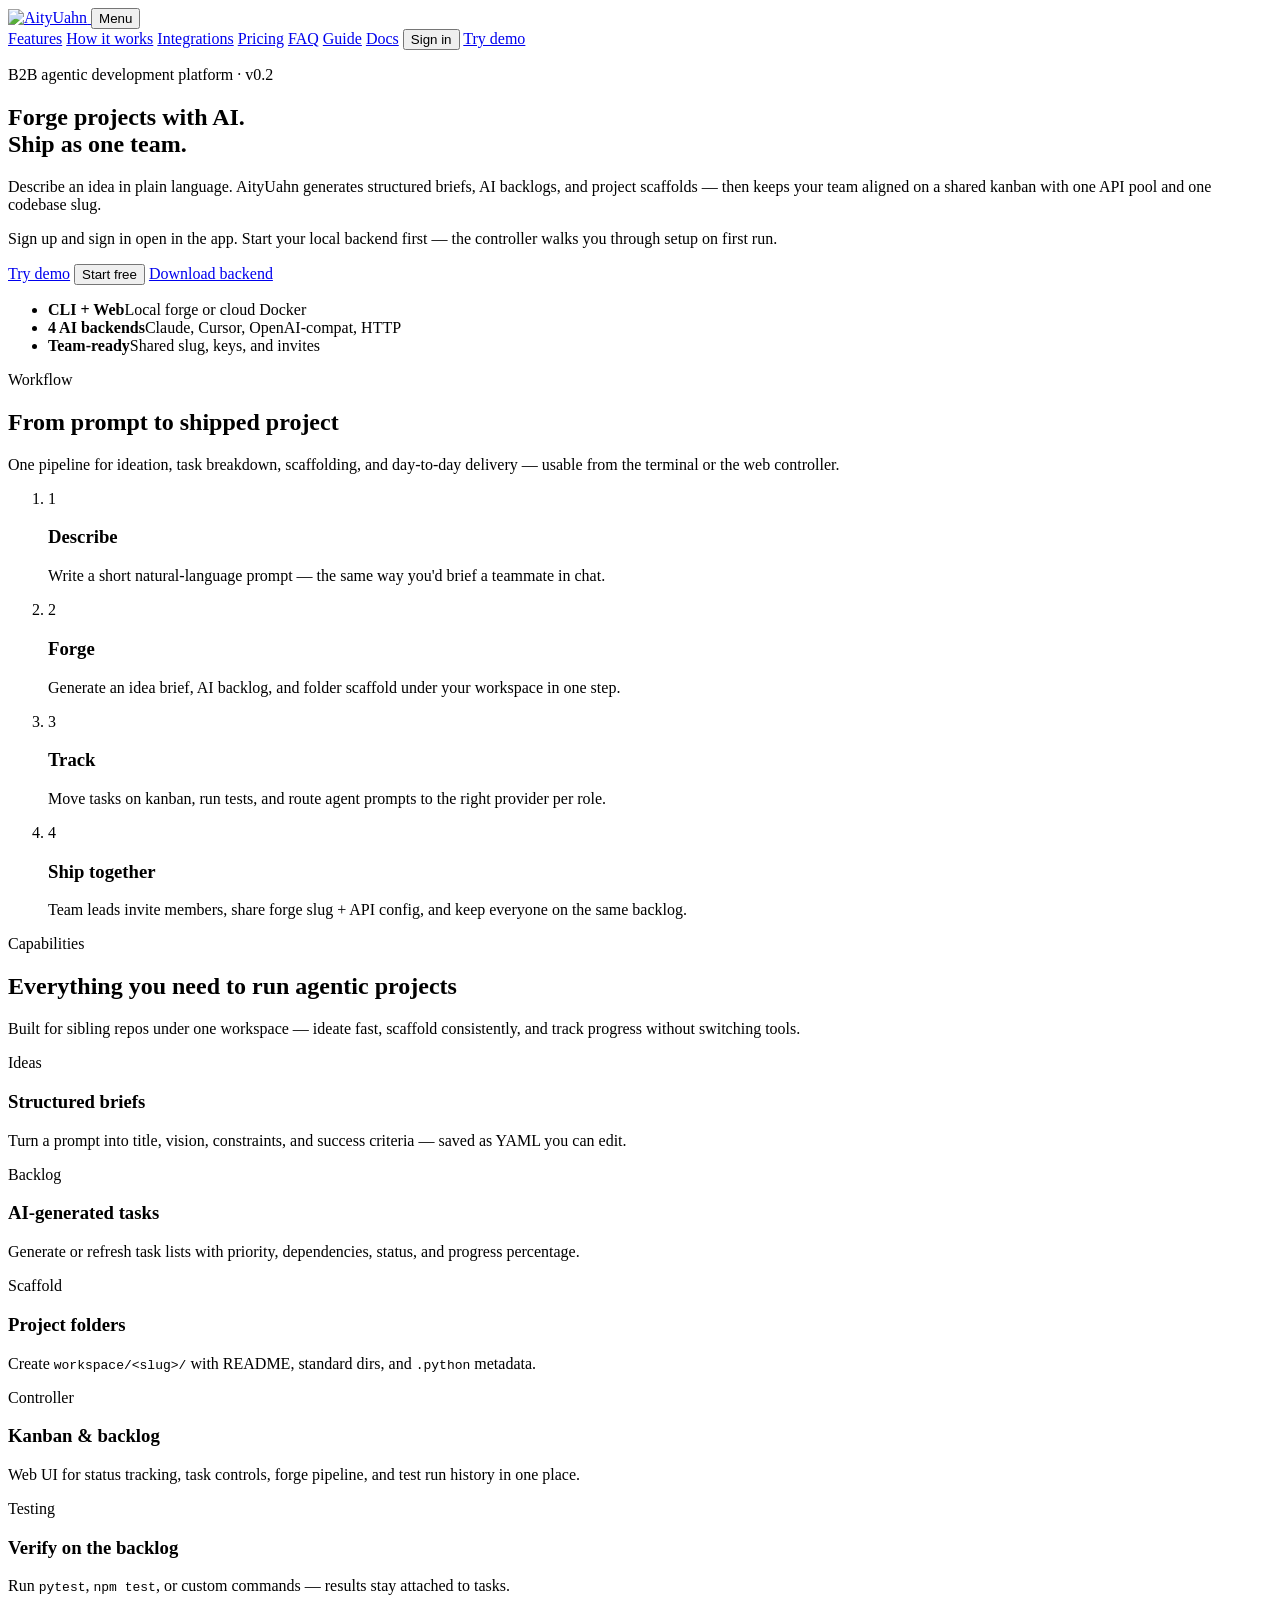
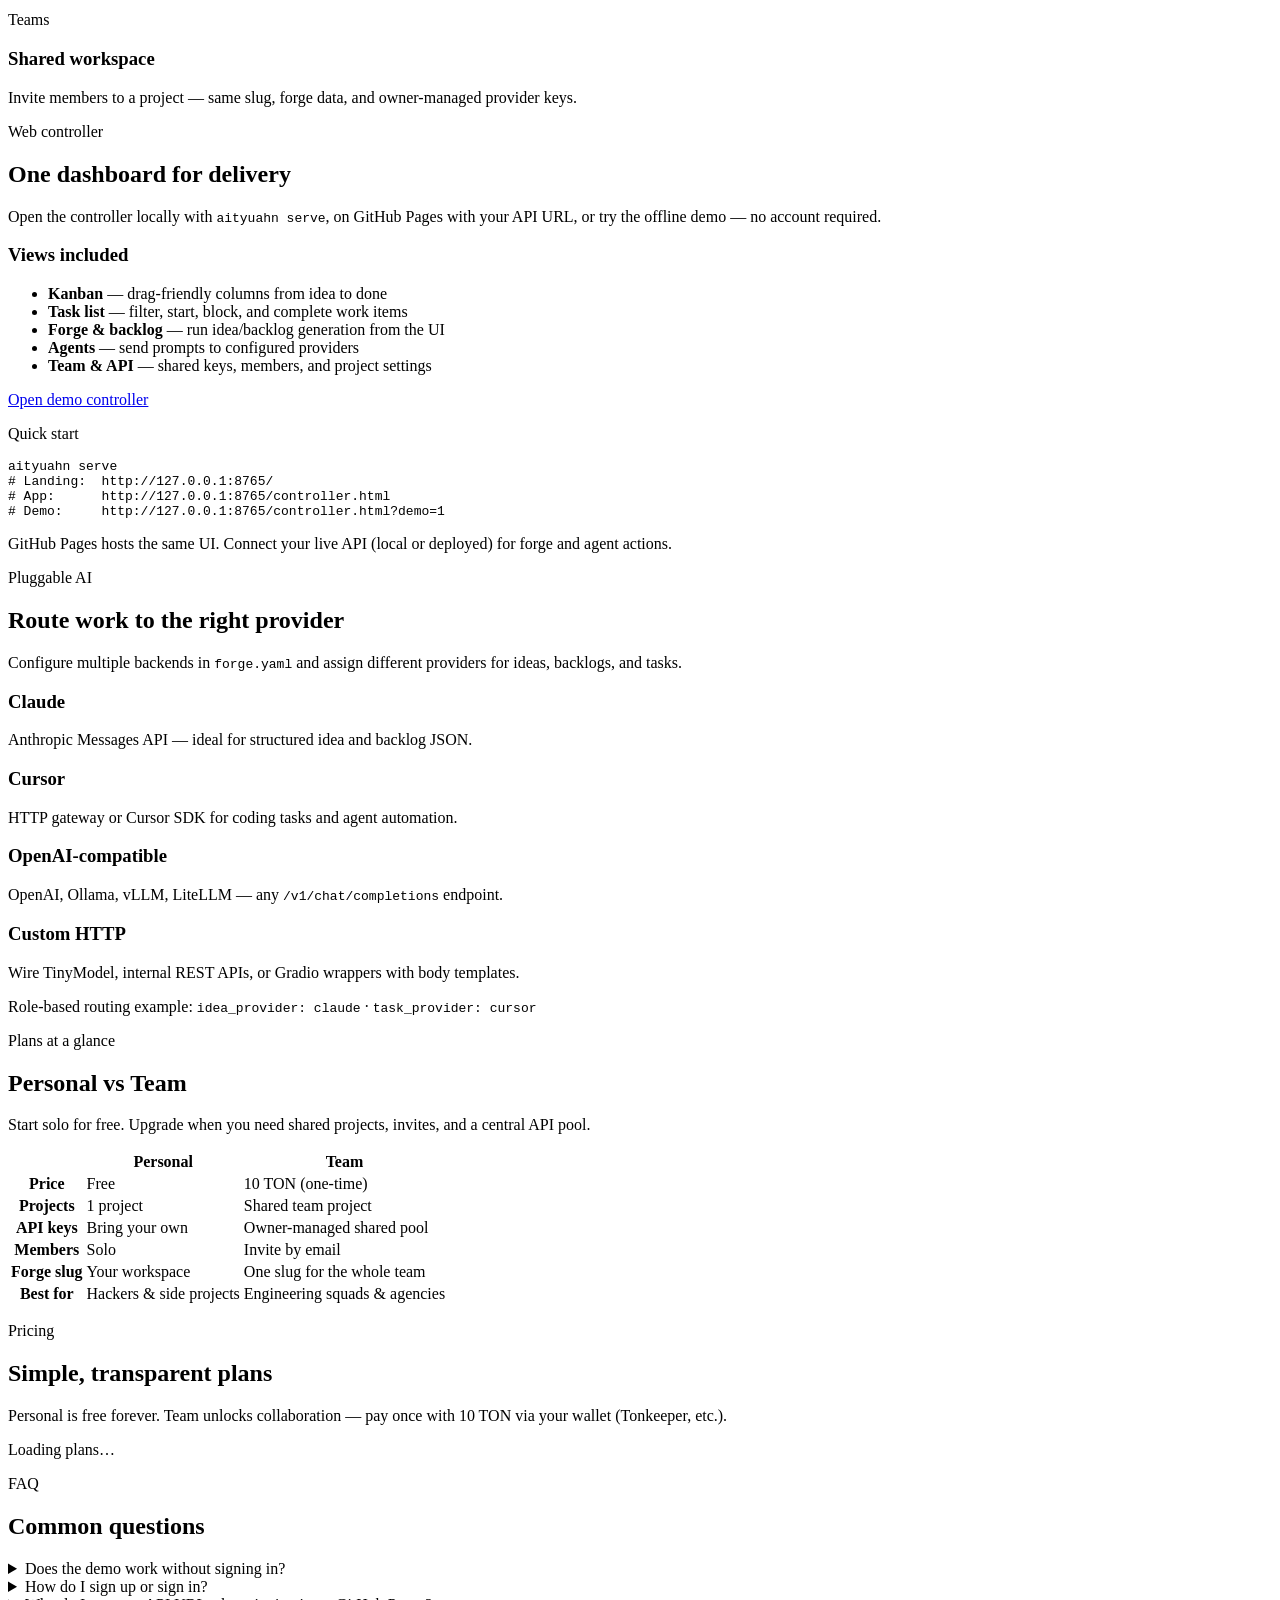
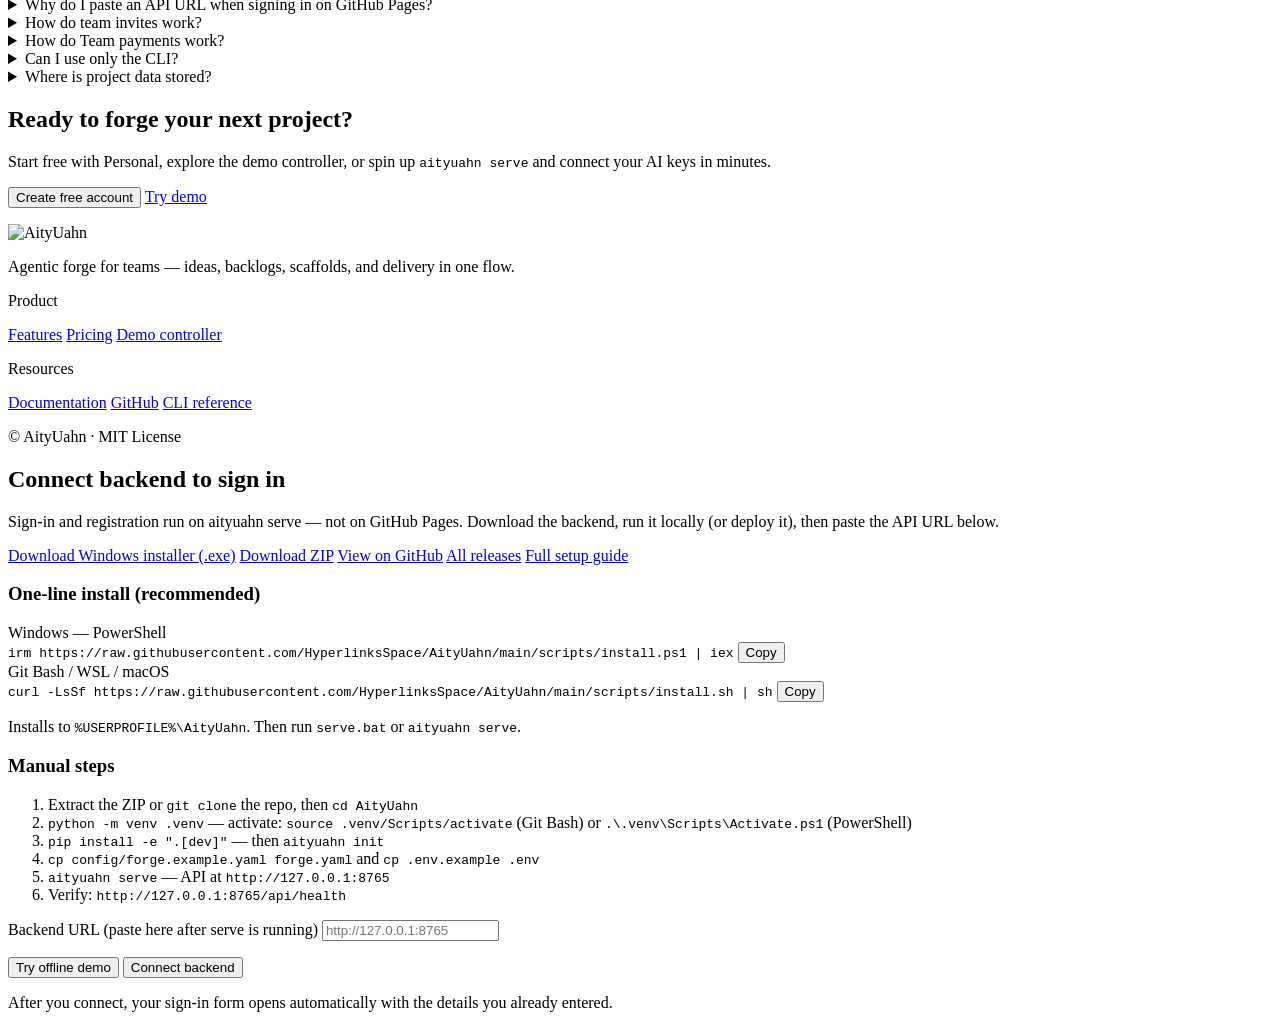
==== commit bc532da1: "Update README and HTML files to include logo and favicon, enhance header structure, and improve CSS " ====
--- a/docs/index.html
+++ b/docs/index.html
@@ -7,11 +7,15 @@
   <meta name="description" content="AityUahn is a B2B agentic forge: turn prompts into ideas, backlogs, and scaffolds — then ship together on a shared kanban with Claude, Cursor, or your own AI stack." />
   <meta name="theme-color" content="#070b12" />
   <title>AityUahn — Agentic forge for teams</title>
+  <link rel="icon" href="/AityUahn/logo.svg" type="image/svg+xml" />
+  <link rel="apple-touch-icon" href="/AityUahn/logo.svg" />
   <link rel="stylesheet" href="/AityUahn/landing.css" />
 </head>
 <body>
   <header class="lp-header">
-    <a class="lp-logo" href="/AityUahn/landing.html">AityUahn</a>
+    <a class="lp-logo" href="/AityUahn/landing.html" aria-label="AityUahn home">
+      <img src="/AityUahn/logo.svg" alt="AityUahn" class="site-logo" height="28" />
+    </a>
     <button type="button" class="lp-nav-toggle" id="navToggle" aria-expanded="false" aria-controls="lpNav">Menu</button>
     <nav class="lp-nav" id="lpNav">
       <a href="#features">Features</a>
@@ -280,7 +284,9 @@
   <footer class="lp-footer">
     <div class="lp-footer-grid">
       <div>
-        <p class="lp-footer-brand">AityUahn</p>
+        <p class="lp-footer-brand">
+          <img src="/AityUahn/logo.svg" alt="AityUahn" class="site-logo site-logo--footer" height="24" />
+        </p>
         <p class="lp-footer-tagline">Agentic forge for teams — ideas, backlogs, scaffolds, and delivery in one flow.</p>
       </div>
       <div>
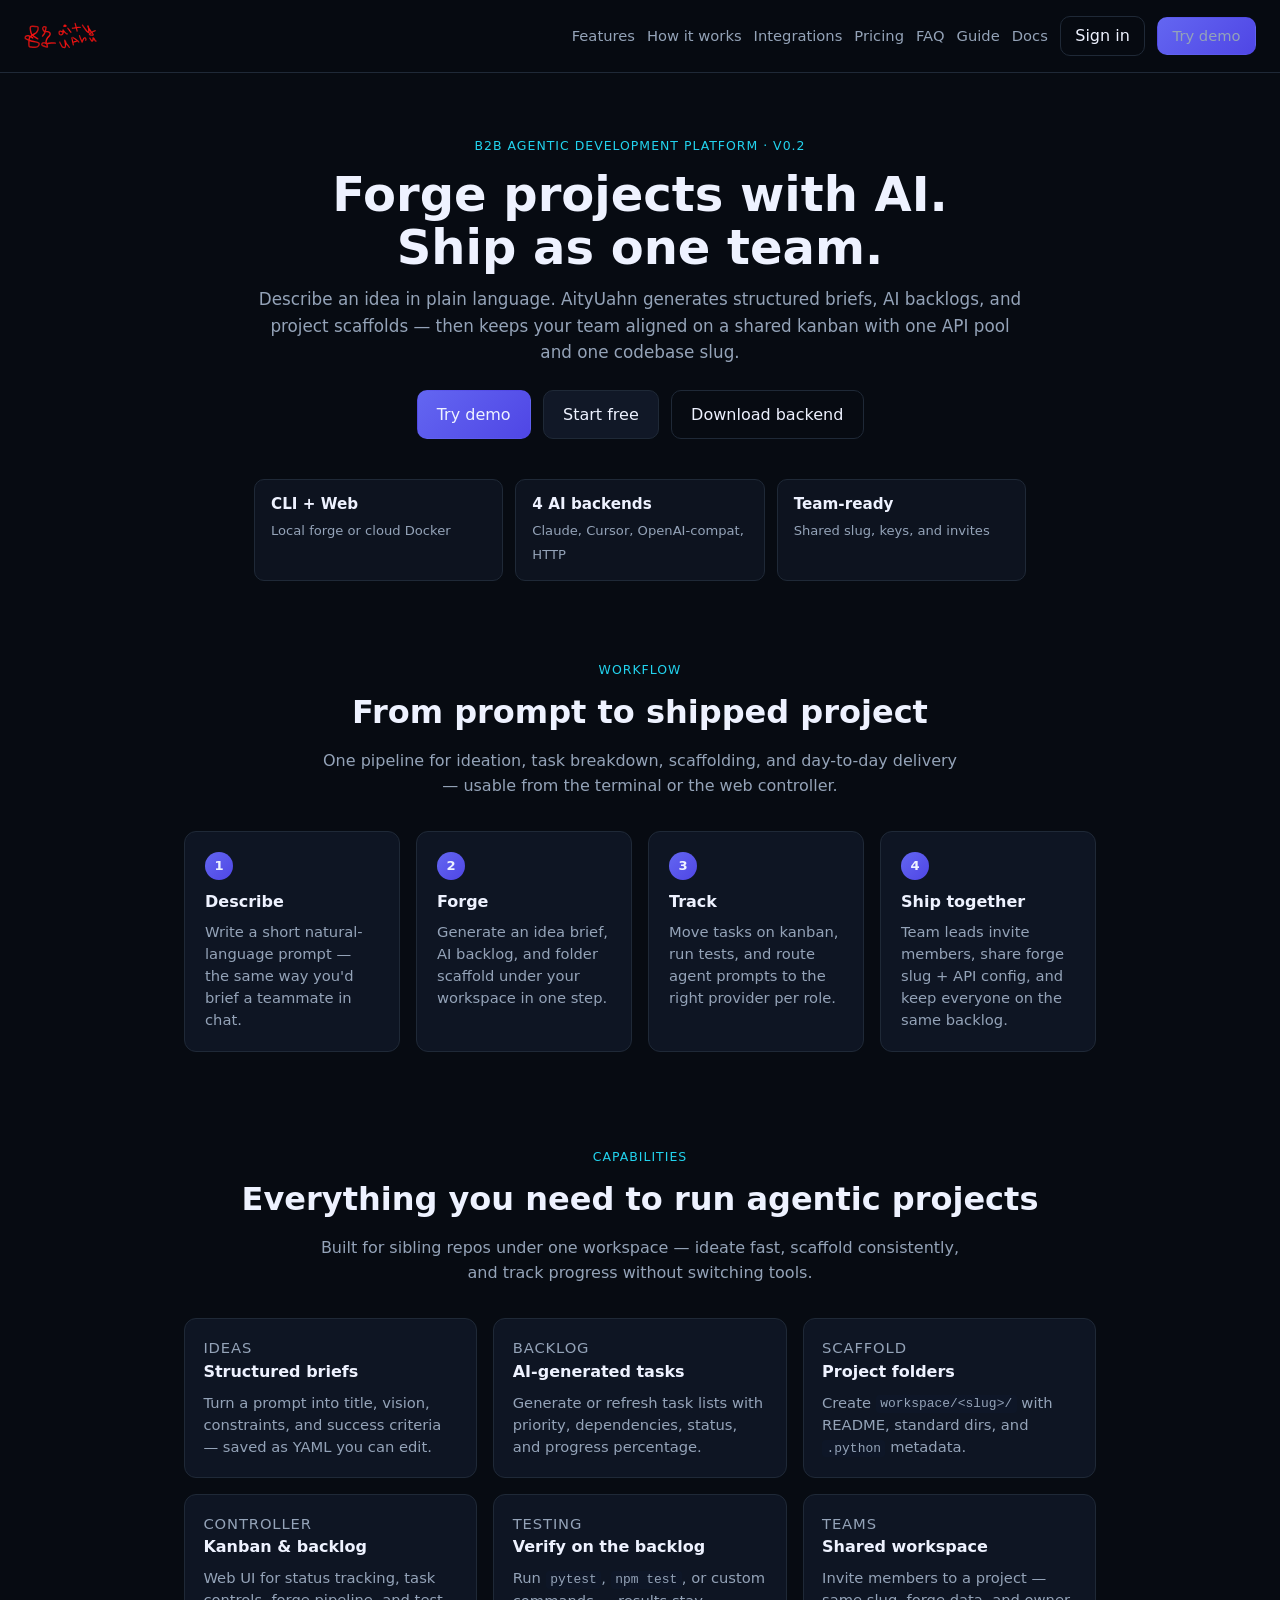
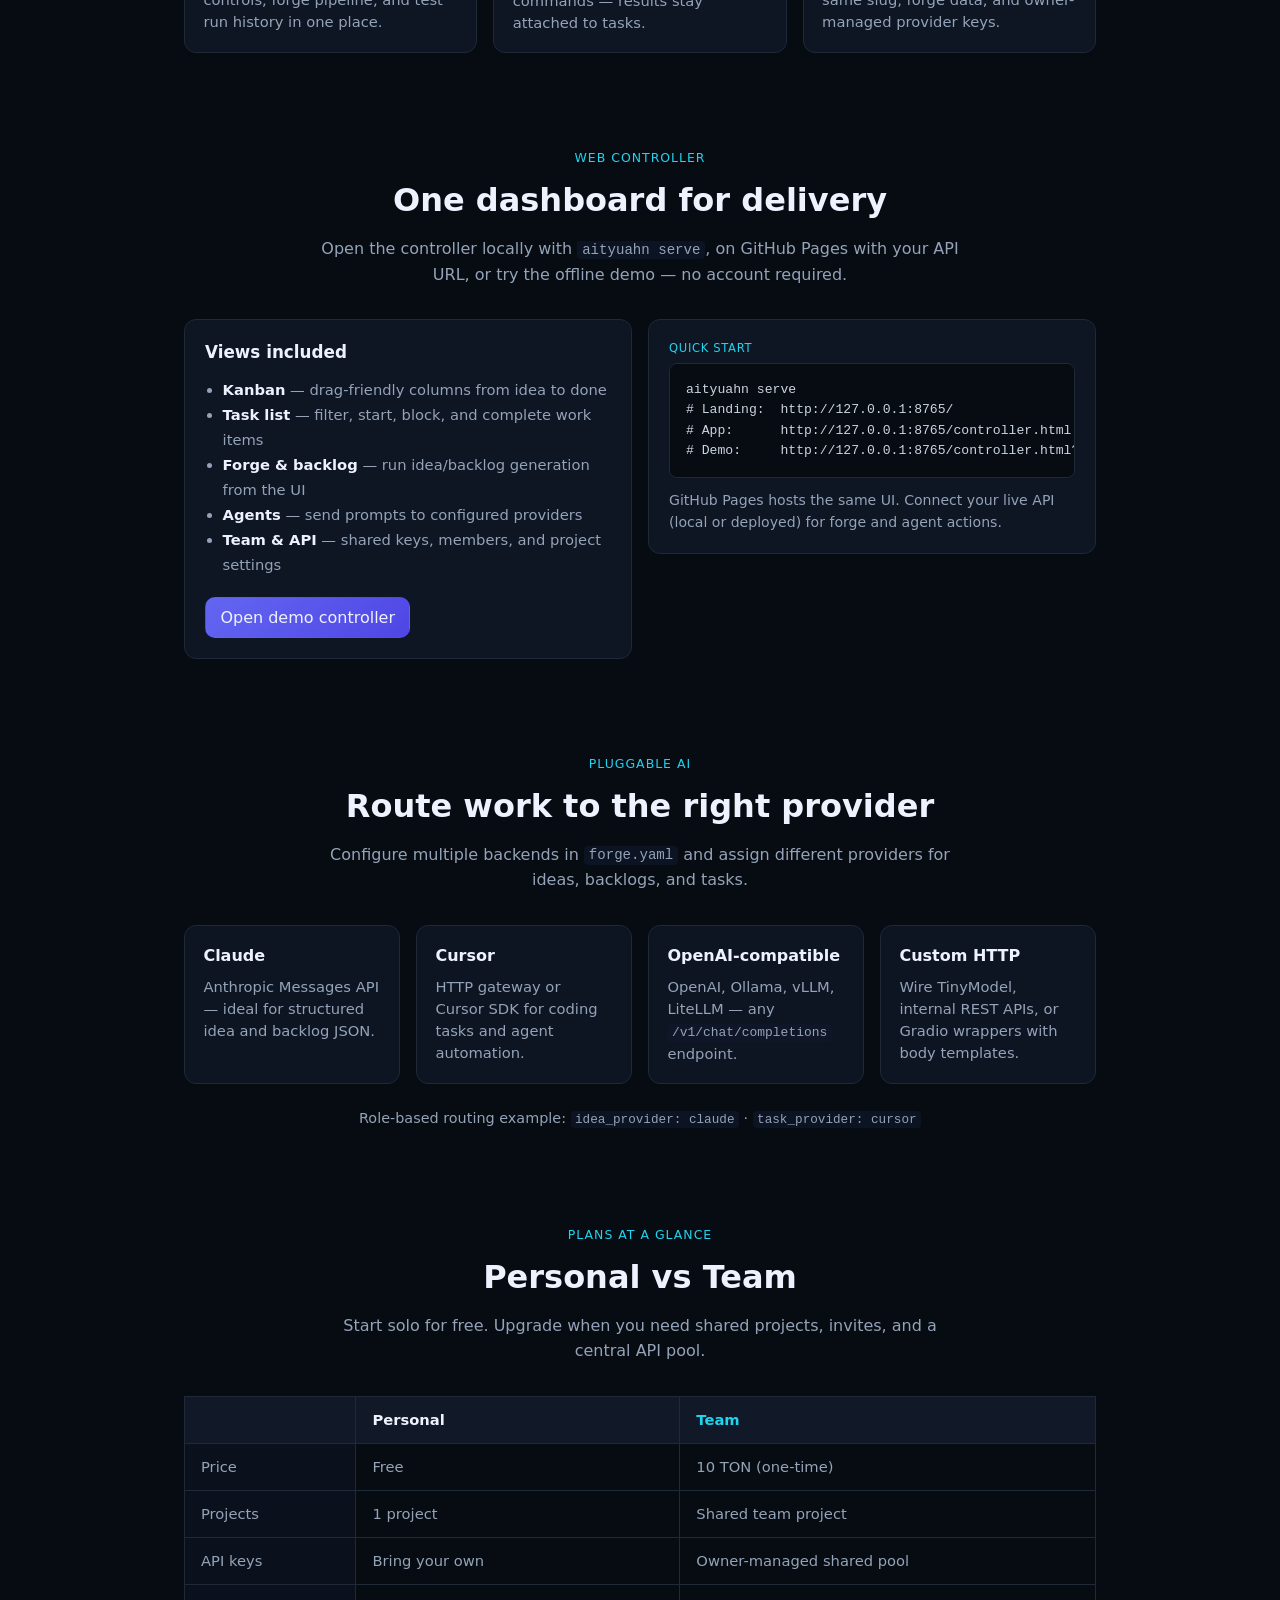
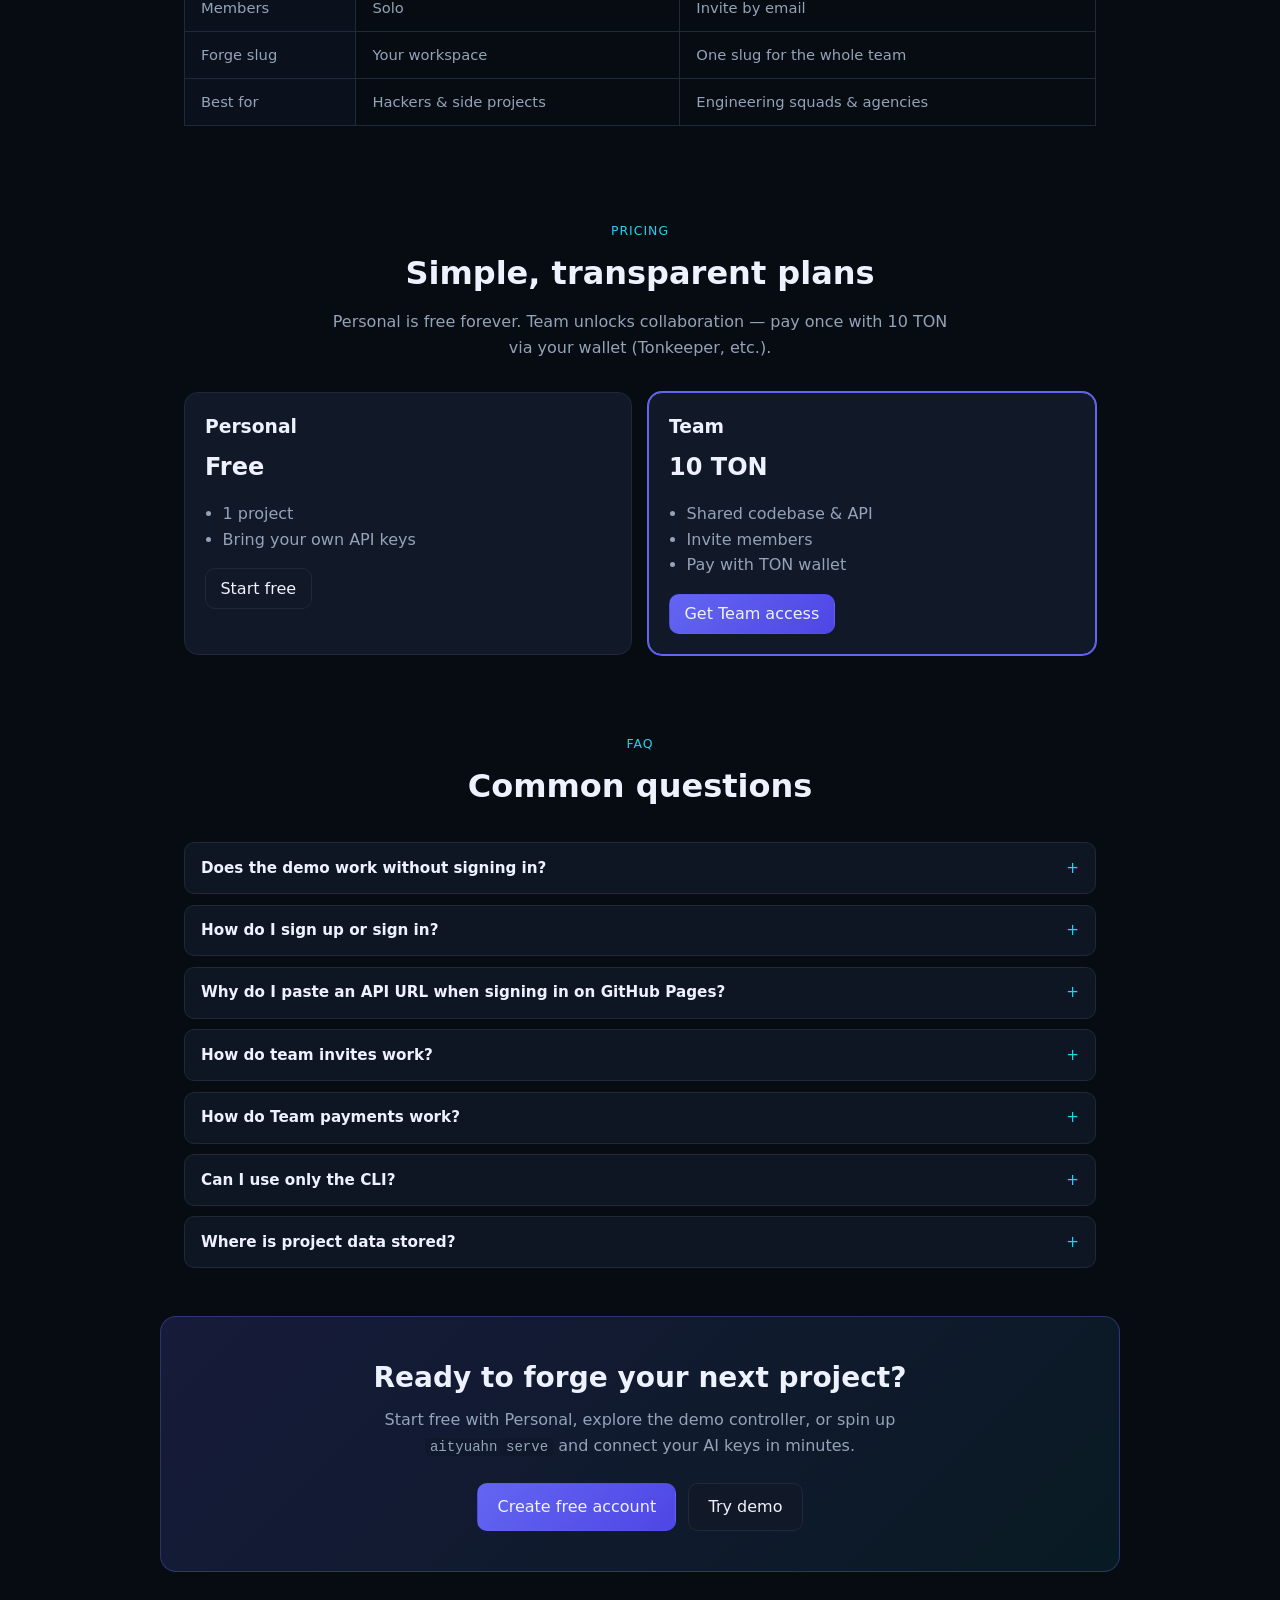
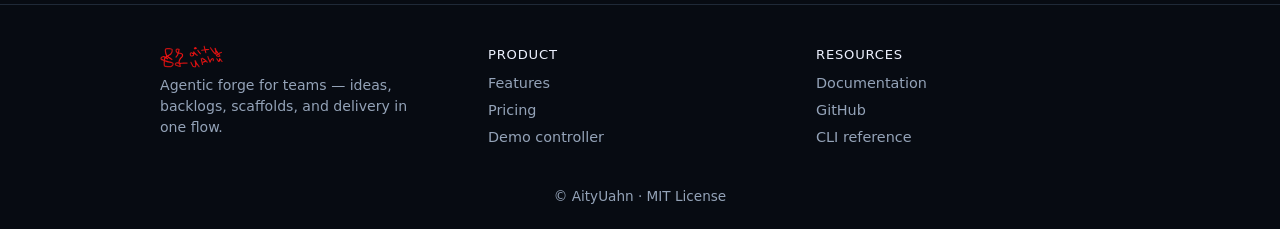
==== commit e5762b63: "Update documentation and configuration for custom domain support and relative asset paths. - Changed" ====
--- a/docs/index.html
+++ b/docs/index.html
@@ -1,20 +1,19 @@
 <!DOCTYPE html>
 <html lang="en">
 <head>
-  <base href="/AityUahn/">
   <meta charset="utf-8" />
   <meta name="viewport" content="width=device-width, initial-scale=1" />
   <meta name="description" content="AityUahn is a B2B agentic forge: turn prompts into ideas, backlogs, and scaffolds — then ship together on a shared kanban with Claude, Cursor, or your own AI stack." />
   <meta name="theme-color" content="#070b12" />
   <title>AityUahn — Agentic forge for teams</title>
-  <link rel="icon" href="/AityUahn/logo.svg" type="image/svg+xml" />
-  <link rel="apple-touch-icon" href="/AityUahn/logo.svg" />
-  <link rel="stylesheet" href="/AityUahn/landing.css" />
+  <link rel="icon" href="logo.svg" type="image/svg+xml" />
+  <link rel="apple-touch-icon" href="logo.svg" />
+  <link rel="stylesheet" href="landing.css" />
 </head>
 <body>
   <header class="lp-header">
-    <a class="lp-logo" href="/AityUahn/landing.html" aria-label="AityUahn home">
-      <img src="/AityUahn/logo.svg" alt="AityUahn" class="site-logo" height="28" />
+    <a class="lp-logo" href="landing.html" aria-label="AityUahn home">
+      <img src="logo.svg" alt="AityUahn" class="site-logo" height="28" />
     </a>
     <button type="button" class="lp-nav-toggle" id="navToggle" aria-expanded="false" aria-controls="lpNav">Menu</button>
     <nav class="lp-nav" id="lpNav">
@@ -23,10 +22,10 @@
       <a href="#integrations">Integrations</a>
       <a href="#pricing">Pricing</a>
       <a href="#faq">FAQ</a>
-      <a href="/AityUahn/guide.html">Guide</a>
-      <a href="/AityUahn/docs.html">Docs</a>
+      <a href="guide.html">Guide</a>
+      <a href="docs.html">Docs</a>
       <button type="button" id="btnSignIn" class="lp-btn ghost">Sign in</button>
-      <a href="/AityUahn/controller.html?demo=1" class="lp-btn primary">Try demo</a>
+      <a href="controller.html?demo=1" class="lp-btn primary">Try demo</a>
     </nav>
   </header>
 
@@ -37,9 +36,9 @@
       <p class="lp-lead">Describe an idea in plain language. AityUahn generates structured briefs, AI backlogs, and project scaffolds — then keeps your team aligned on a shared kanban with one API pool and one codebase slug.</p>
       <p id="apiBanner" class="lp-banner hidden">Sign up and sign in open in the app. Start your local backend first — the controller walks you through setup on first run.</p>
       <div class="lp-cta">
-        <a href="/AityUahn/controller.html?demo=1" class="lp-btn primary lg">Try demo</a>
+        <a href="controller.html?demo=1" class="lp-btn primary lg">Try demo</a>
         <button type="button" id="btnHeroSignUp" class="lp-btn lg">Start free</button>
-        <a href="/AityUahn/docs.html#backend" class="lp-btn ghost lg">Download backend</a>
+        <a href="docs.html#backend" class="lp-btn ghost lg">Download backend</a>
       </div>
       <ul class="lp-stats" aria-label="Platform highlights">
         <li><strong>CLI + Web</strong><span>Local forge or cloud Docker</span></li>
@@ -134,7 +133,7 @@
             <li><strong>Agents</strong> — send prompts to configured providers</li>
             <li><strong>Team &amp; API</strong> — shared keys, members, and project settings</li>
           </ul>
-          <a href="/AityUahn/controller.html?demo=1" class="lp-btn primary">Open demo controller</a>
+          <a href="controller.html?demo=1" class="lp-btn primary">Open demo controller</a>
         </div>
         <div class="lp-controller-panel lp-controller-code">
           <p class="lp-card-tag">Quick start</p>
@@ -276,7 +275,7 @@
       <p>Start free with Personal, explore the demo controller, or spin up <code>aityuahn serve</code> and connect your AI keys in minutes.</p>
       <div class="lp-cta">
         <button type="button" id="btnCtaSignUp" class="lp-btn primary lg">Create free account</button>
-        <a href="/AityUahn/controller.html?demo=1" class="lp-btn lg">Try demo</a>
+        <a href="controller.html?demo=1" class="lp-btn lg">Try demo</a>
       </div>
     </section>
   </main>
@@ -285,7 +284,7 @@
     <div class="lp-footer-grid">
       <div>
         <p class="lp-footer-brand">
-          <img src="/AityUahn/logo.svg" alt="AityUahn" class="site-logo site-logo--footer" height="24" />
+          <img src="logo.svg" alt="AityUahn" class="site-logo site-logo--footer" height="24" />
         </p>
         <p class="lp-footer-tagline">Agentic forge for teams — ideas, backlogs, scaffolds, and delivery in one flow.</p>
       </div>
@@ -293,11 +292,11 @@
         <p class="lp-footer-heading">Product</p>
         <a href="#features">Features</a>
         <a href="#pricing">Pricing</a>
-        <a href="/AityUahn/controller.html?demo=1">Demo controller</a>
+        <a href="controller.html?demo=1">Demo controller</a>
       </div>
       <div>
         <p class="lp-footer-heading">Resources</p>
-        <a href="/AityUahn/docs.html">Documentation</a>
+        <a href="docs.html">Documentation</a>
         <a href="https://github.com/HyperlinksSpace/AityUahn">GitHub</a>
         <a href="https://github.com/HyperlinksSpace/AityUahn/blob/main/README.md">CLI reference</a>
       </div>
@@ -335,7 +334,7 @@
         <a id="lpSetupBackendZip" class="lp-btn" href="https://github.com/HyperlinksSpace/AityUahn/archive/refs/heads/main.zip">Download ZIP</a>
         <a id="lpSetupBackendRepo" class="lp-btn" href="https://github.com/HyperlinksSpace/AityUahn">View on GitHub</a>
         <a id="lpSetupBackendRelease" class="lp-btn ghost" href="https://github.com/HyperlinksSpace/AityUahn/releases/latest">All releases</a>
-        <a class="lp-btn ghost" href="/AityUahn/docs.html#backend">Full setup guide</a>
+        <a class="lp-btn ghost" href="docs.html#backend">Full setup guide</a>
       </div>
       <h3 class="lp-setup-subhead">One-line install (recommended)</h3>
       <div class="install-cmd">
@@ -371,8 +370,8 @@
     </div>
   </div>
 
-  <script src="/AityUahn/auth.js"></script>
-  <script src="/AityUahn/setup.js"></script>
-  <script src="/AityUahn/landing.js"></script>
+  <script src="auth.js"></script>
+  <script src="setup.js"></script>
+  <script src="landing.js"></script>
 </body>
 </html>
--- a/docs/landing.css
+++ b/docs/landing.css
@@ -0,0 +1,486 @@
+* { box-sizing: border-box; }
+:root {
+  --bg: #070b12;
+  --panel: #111827;
+  --text: #eef2ff;
+  --muted: #94a3b8;
+  --accent: #6366f1;
+  --accent2: #22d3ee;
+  --border: #1f2937;
+  --max: 960px;
+}
+html { scroll-behavior: smooth; }
+body {
+  margin: 0;
+  font-family: "Segoe UI", system-ui, sans-serif;
+  background: radial-gradient(1200px 600px at 10% -10%, #1e1b4b 0%, var(--bg) 55%);
+  color: var(--text);
+  line-height: 1.5;
+}
+a { color: var(--accent2); }
+code {
+  font-family: ui-monospace, "Cascadia Code", monospace;
+  font-size: 0.88em;
+  background: rgba(15, 23, 42, 0.7);
+  padding: 0.1em 0.35em;
+  border-radius: 4px;
+}
+
+/* Header */
+.lp-header {
+  display: flex;
+  justify-content: space-between;
+  align-items: center;
+  gap: 1rem;
+  padding: 1rem 1.5rem;
+  border-bottom: 1px solid var(--border);
+  position: sticky;
+  top: 0;
+  z-index: 20;
+  background: rgba(7, 11, 18, 0.92);
+  backdrop-filter: blur(8px);
+}
+.lp-logo {
+  display: flex;
+  align-items: center;
+  text-decoration: none;
+  flex-shrink: 0;
+  line-height: 0;
+}
+.site-logo {
+  display: block;
+  height: 28px;
+  width: auto;
+  max-width: min(200px, 50vw);
+}
+.site-logo--footer { height: 24px; margin-bottom: 0.35rem; }
+.lp-nav-toggle {
+  display: none;
+  border: 1px solid var(--border);
+  background: var(--panel);
+  color: var(--text);
+  border-radius: 8px;
+  padding: 0.4rem 0.7rem;
+  font: inherit;
+  cursor: pointer;
+}
+.lp-nav { display: flex; gap: 0.75rem; align-items: center; flex-wrap: wrap; }
+.lp-nav a { color: var(--muted); text-decoration: none; font-size: 0.92rem; }
+.lp-nav a:hover { color: var(--text); }
+
+/* Buttons */
+.lp-btn {
+  display: inline-flex;
+  align-items: center;
+  justify-content: center;
+  border: 1px solid var(--border);
+  background: var(--panel);
+  color: var(--text);
+  border-radius: 10px;
+  padding: 0.45rem 0.9rem;
+  text-decoration: none;
+  cursor: pointer;
+  font: inherit;
+}
+.lp-btn.primary { background: linear-gradient(135deg, var(--accent), #4f46e5); border-color: transparent; }
+.lp-btn.ghost { background: transparent; }
+.lp-btn.lg { padding: 0.7rem 1.2rem; }
+
+/* Hero */
+.lp-hero { max-width: 820px; margin: 0 auto; padding: 4rem 1.5rem 2rem; text-align: center; }
+.lp-eyebrow { color: var(--accent2); text-transform: uppercase; letter-spacing: 0.08em; font-size: 0.78rem; margin: 0; }
+.lp-hero h1 { font-size: clamp(2rem, 5vw, 3rem); line-height: 1.1; margin: 0.75rem 0; }
+.lp-lead { color: var(--muted); font-size: 1.05rem; line-height: 1.6; margin: 0; }
+.lp-cta { display: flex; gap: 0.75rem; justify-content: center; flex-wrap: wrap; margin-top: 1.5rem; }
+.lp-stats {
+  list-style: none;
+  margin: 2.5rem 0 0;
+  padding: 0;
+  display: grid;
+  grid-template-columns: repeat(auto-fit, minmax(160px, 1fr));
+  gap: 0.75rem;
+  text-align: left;
+}
+.lp-stats li {
+  background: rgba(17, 24, 39, 0.65);
+  border: 1px solid var(--border);
+  border-radius: 10px;
+  padding: 0.85rem 1rem;
+}
+.lp-stats strong { display: block; font-size: 0.95rem; margin-bottom: 0.15rem; }
+.lp-stats span { color: var(--muted); font-size: 0.82rem; }
+
+/* Sections */
+.lp-section {
+  max-width: var(--max);
+  margin: 0 auto;
+  padding: 3rem 1.5rem;
+}
+.lp-section-head { text-align: center; margin-bottom: 2rem; }
+.lp-section-head h2 { font-size: clamp(1.5rem, 3.5vw, 2rem); margin: 0.5rem 0; }
+.lp-section-lead {
+  color: var(--muted);
+  max-width: 640px;
+  margin: 0.75rem auto 0;
+  font-size: 1rem;
+  line-height: 1.6;
+}
+.lp-section-foot {
+  text-align: center;
+  color: var(--muted);
+  font-size: 0.9rem;
+  margin: 1.5rem 0 0;
+}
+
+/* Steps */
+.lp-steps {
+  list-style: none;
+  margin: 0;
+  padding: 0;
+  display: grid;
+  grid-template-columns: repeat(auto-fit, minmax(200px, 1fr));
+  gap: 1rem;
+  counter-reset: step;
+}
+.lp-steps li {
+  background: rgba(17, 24, 39, 0.8);
+  border: 1px solid var(--border);
+  border-radius: 12px;
+  padding: 1.25rem;
+  position: relative;
+}
+.lp-step-num {
+  display: inline-flex;
+  align-items: center;
+  justify-content: center;
+  width: 1.75rem;
+  height: 1.75rem;
+  border-radius: 999px;
+  background: linear-gradient(135deg, var(--accent), #4f46e5);
+  font-size: 0.82rem;
+  font-weight: 700;
+  margin-bottom: 0.65rem;
+}
+.lp-steps h3 { margin: 0 0 0.4rem; font-size: 1rem; }
+.lp-steps p { margin: 0; color: var(--muted); font-size: 0.92rem; line-height: 1.5; }
+
+/* Features */
+.lp-features {
+  display: grid;
+  grid-template-columns: repeat(auto-fit, minmax(260px, 1fr));
+  gap: 1rem;
+}
+.lp-features article,
+.lp-provider-grid article {
+  background: rgba(17, 24, 39, 0.8);
+  border: 1px solid var(--border);
+  border-radius: 12px;
+  padding: 1.15rem;
+}
+.lp-card-tag {
+  margin: 0 0 0.35rem;
+  font-size: 0.72rem;
+  text-transform: uppercase;
+  letter-spacing: 0.06em;
+  color: var(--accent2);
+}
+.lp-features h3,
+.lp-provider-grid h3 { margin: 0 0 0.5rem; font-size: 1rem; }
+.lp-features p,
+.lp-provider-grid p { margin: 0; color: var(--muted); font-size: 0.92rem; line-height: 1.5; }
+
+/* Controller */
+.lp-controller-grid {
+  display: grid;
+  grid-template-columns: repeat(auto-fit, minmax(280px, 1fr));
+  gap: 1rem;
+  align-items: start;
+}
+.lp-controller-panel {
+  background: rgba(17, 24, 39, 0.8);
+  border: 1px solid var(--border);
+  border-radius: 12px;
+  padding: 1.25rem;
+}
+.lp-controller-panel h3 { margin: 0 0 0.75rem; font-size: 1.05rem; }
+.lp-checklist {
+  margin: 0 0 1.25rem;
+  padding-left: 1.1rem;
+  color: var(--muted);
+  line-height: 1.7;
+  font-size: 0.92rem;
+}
+.lp-checklist strong { color: var(--text); }
+.lp-controller-code pre {
+  margin: 0 0 0.75rem;
+  padding: 1rem;
+  background: var(--bg);
+  border: 1px solid var(--border);
+  border-radius: 8px;
+  overflow-x: auto;
+}
+.lp-controller-code code {
+  background: none;
+  padding: 0;
+  font-size: 0.82rem;
+  line-height: 1.55;
+  color: #cbd5e1;
+}
+.lp-muted-note { margin: 0; color: var(--muted); font-size: 0.88rem; line-height: 1.5; }
+
+/* Integrations */
+.lp-provider-grid {
+  display: grid;
+  grid-template-columns: repeat(auto-fit, minmax(210px, 1fr));
+  gap: 1rem;
+}
+
+/* Compare table */
+.lp-compare-wrap { overflow-x: auto; }
+.lp-compare {
+  width: 100%;
+  border-collapse: collapse;
+  font-size: 0.92rem;
+}
+.lp-compare th,
+.lp-compare td {
+  border: 1px solid var(--border);
+  padding: 0.75rem 1rem;
+  text-align: left;
+}
+.lp-compare thead th {
+  background: var(--panel);
+  color: var(--text);
+}
+.lp-compare tbody th { color: var(--muted); font-weight: 500; background: rgba(17, 24, 39, 0.5); }
+.lp-compare td { color: var(--muted); }
+.lp-compare thead th:last-child { color: var(--accent2); }
+
+/* Pricing */
+.lp-pricing { padding-bottom: 2rem; }
+.lp-plans { display: grid; grid-template-columns: repeat(auto-fit, minmax(260px, 1fr)); gap: 1rem; }
+.lp-plan {
+  border: 1px solid var(--border);
+  border-radius: 14px;
+  padding: 1.25rem;
+  background: var(--panel);
+}
+.lp-plan.featured { border-color: var(--accent); box-shadow: 0 0 0 1px var(--accent); }
+.lp-plan h3 { margin: 0 0 0.25rem; }
+.lp-price { font-size: 1.5rem; font-weight: 700; margin: 0.5rem 0 1rem; }
+.lp-plan ul { margin: 0 0 1rem; padding-left: 1.1rem; color: var(--muted); line-height: 1.6; }
+
+/* FAQ */
+.lp-faq { display: grid; gap: 0.65rem; }
+.lp-faq details {
+  background: rgba(17, 24, 39, 0.8);
+  border: 1px solid var(--border);
+  border-radius: 10px;
+  padding: 0.85rem 1rem;
+}
+.lp-faq summary {
+  cursor: pointer;
+  font-weight: 600;
+  font-size: 0.95rem;
+  list-style: none;
+}
+.lp-faq summary::-webkit-details-marker { display: none; }
+.lp-faq summary::after {
+  content: "+";
+  float: right;
+  color: var(--accent2);
+  font-weight: 400;
+}
+.lp-faq details[open] summary::after { content: "−"; }
+.lp-faq p {
+  margin: 0.75rem 0 0;
+  color: var(--muted);
+  font-size: 0.92rem;
+  line-height: 1.6;
+}
+
+/* CTA band */
+.lp-cta-band {
+  max-width: var(--max);
+  margin: 0 auto 2rem;
+  padding: 2.5rem 1.5rem;
+  text-align: center;
+  background: linear-gradient(135deg, rgba(99, 102, 241, 0.18), rgba(34, 211, 238, 0.08));
+  border: 1px solid rgba(99, 102, 241, 0.35);
+  border-radius: 16px;
+}
+.lp-cta-band h2 { margin: 0 0 0.5rem; font-size: clamp(1.35rem, 3vw, 1.75rem); }
+.lp-cta-band > p {
+  color: var(--muted);
+  max-width: 540px;
+  margin: 0 auto 1.25rem;
+  line-height: 1.6;
+}
+
+/* Footer */
+.lp-footer {
+  border-top: 1px solid var(--border);
+  padding: 2.5rem 1.5rem 1.5rem;
+  color: var(--muted);
+}
+.lp-footer-grid {
+  max-width: var(--max);
+  margin: 0 auto 2rem;
+  display: grid;
+  grid-template-columns: repeat(auto-fit, minmax(180px, 1fr));
+  gap: 1.5rem;
+}
+.lp-footer-brand { margin: 0 0 0.35rem; line-height: 0; }
+.lp-footer-tagline { margin: 0; font-size: 0.88rem; line-height: 1.5; max-width: 260px; }
+.lp-footer-heading { color: var(--text); font-size: 0.82rem; text-transform: uppercase; letter-spacing: 0.06em; margin: 0 0 0.5rem; }
+.lp-footer-grid a {
+  display: block;
+  color: var(--muted);
+  text-decoration: none;
+  font-size: 0.9rem;
+  margin-bottom: 0.35rem;
+}
+.lp-footer-grid a:hover { color: var(--accent2); }
+.lp-footer-copy { text-align: center; margin: 0; font-size: 0.85rem; }
+
+/* Dialog & misc */
+.lp-dialog {
+  border: 1px solid var(--border);
+  border-radius: 12px;
+  background: var(--panel);
+  color: var(--text);
+  padding: 1.25rem;
+  max-width: 420px;
+  width: calc(100% - 2rem);
+}
+.lp-dialog label { display: block; margin: 0.65rem 0 0.25rem; font-size: 0.85rem; color: var(--muted); }
+.lp-dialog input, .lp-dialog select {
+  width: 100%;
+  padding: 0.5rem;
+  border-radius: 8px;
+  border: 1px solid var(--border);
+  background: var(--bg);
+  color: var(--text);
+  font: inherit;
+}
+.lp-dialog-actions { display: flex; justify-content: space-between; gap: 0.5rem; margin-top: 1rem; }
+.lp-error { color: #f87171; font-size: 0.85rem; }
+.lp-hint { color: var(--muted); font-weight: normal; font-size: 0.78rem; }
+.lp-banner {
+  background: rgba(99, 102, 241, 0.15);
+  border: 1px solid rgba(99, 102, 241, 0.35);
+  border-radius: 10px;
+  padding: 0.65rem 0.85rem;
+  font-size: 0.9rem;
+  color: var(--muted);
+  max-width: 640px;
+  margin: 1rem auto 0;
+  text-align: left;
+}
+.hidden { display: none !important; }
+
+/* Backend setup overlay (sign-in / post-login) */
+.lp-setup-overlay {
+  position: fixed;
+  inset: 0;
+  background: rgba(0, 0, 0, 0.6);
+  display: flex;
+  align-items: center;
+  justify-content: center;
+  z-index: 40;
+  padding: 1rem;
+}
+.lp-setup-card {
+  background: var(--panel);
+  border: 1px solid var(--border);
+  border-radius: 12px;
+  padding: 1.25rem;
+  max-width: 560px;
+  width: 100%;
+  max-height: 90vh;
+  overflow-y: auto;
+}
+.lp-setup-card h2 { margin-top: 0; font-size: 1.15rem; }
+.lp-setup-card .muted { color: var(--muted); font-size: 0.9rem; line-height: 1.55; }
+.lp-setup-subhead {
+  margin: 1rem 0 0.35rem;
+  font-size: 0.92rem;
+}
+.lp-setup-actions {
+  display: flex;
+  flex-wrap: wrap;
+  gap: 0.5rem;
+  margin: 0.75rem 0 0.25rem;
+}
+.lp-setup-steps {
+  margin: 0.75rem 0 1rem;
+  padding-left: 1.25rem;
+  color: var(--muted);
+  font-size: 0.85rem;
+  line-height: 1.65;
+}
+.lp-setup-steps code {
+  font-size: 0.8rem;
+}
+.lp-setup-card label {
+  display: block;
+  margin: 0.5rem 0 0.25rem;
+  font-size: 0.85rem;
+  color: var(--muted);
+}
+.lp-setup-card input {
+  width: 100%;
+  padding: 0.5rem;
+  border-radius: 8px;
+  border: 1px solid var(--border);
+  background: var(--bg);
+  color: var(--text);
+  font: inherit;
+}
+.install-cmd { margin: 0.5rem 0 1rem; }
+.install-cmd label {
+  display: block;
+  margin: 0.5rem 0 0.25rem;
+  font-size: 0.78rem;
+  color: var(--muted);
+}
+.install-cmd-row {
+  display: flex;
+  gap: 0.4rem;
+  align-items: stretch;
+}
+.install-cmd-text {
+  flex: 1;
+  display: block;
+  font-size: 0.7rem;
+  line-height: 1.45;
+  padding: 0.45rem 0.5rem;
+  background: var(--bg);
+  border: 1px solid var(--border);
+  border-radius: 6px;
+  overflow-x: auto;
+  white-space: nowrap;
+}
+.install-cmd-row .lp-btn { flex-shrink: 0; padding: 0.35rem 0.65rem; font-size: 0.82rem; }
+
+@media (max-width: 720px) {
+  .lp-nav-toggle { display: inline-flex; margin-left: auto; }
+  .lp-nav {
+    display: none;
+    position: absolute;
+    top: 100%;
+    left: 0;
+    right: 0;
+    flex-direction: column;
+    align-items: stretch;
+    background: rgba(7, 11, 18, 0.98);
+    border-bottom: 1px solid var(--border);
+    padding: 1rem 1.5rem 1.25rem;
+    gap: 0.65rem;
+  }
+  .lp-nav.open { display: flex; }
+  .lp-nav .lp-btn { width: 100%; }
+  .lp-header { position: relative; flex-wrap: wrap; }
+  .lp-hero { padding-top: 2.5rem; }
+  .lp-section { padding: 2.25rem 1.25rem; }
+}
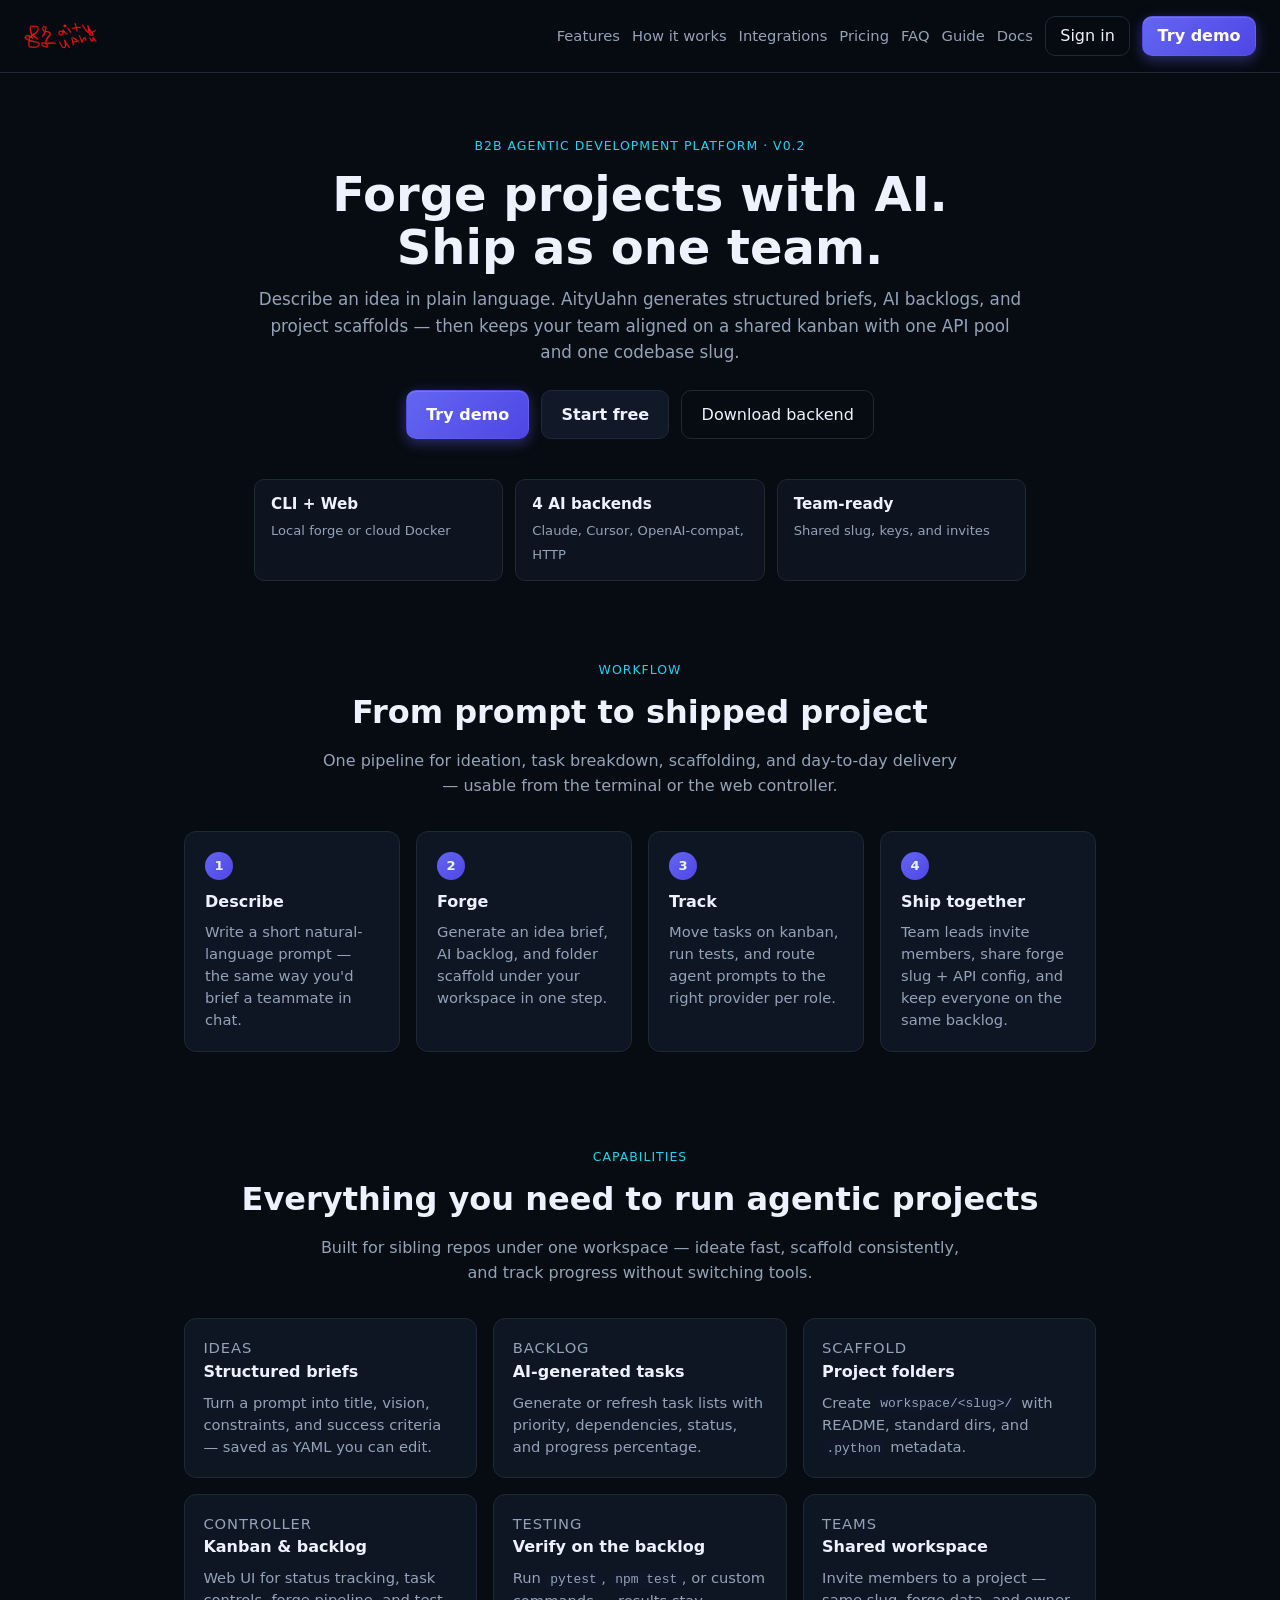
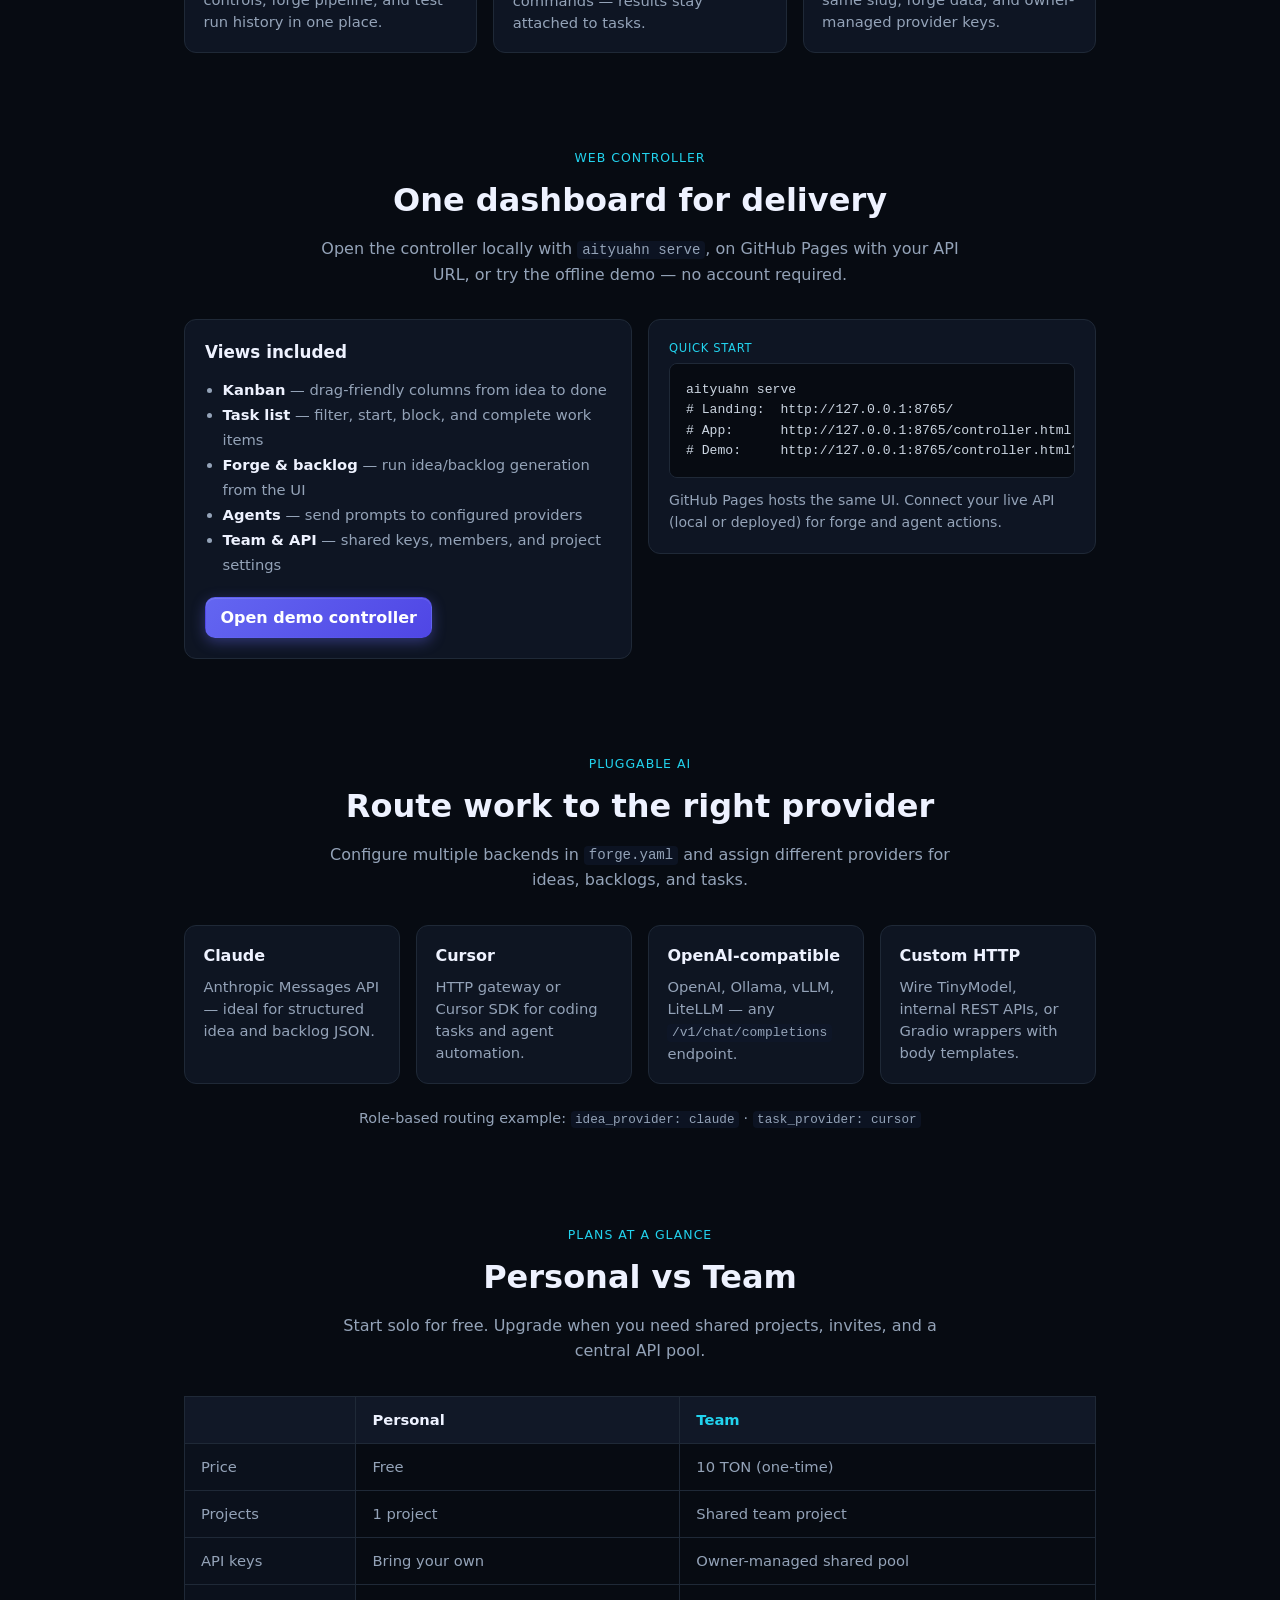
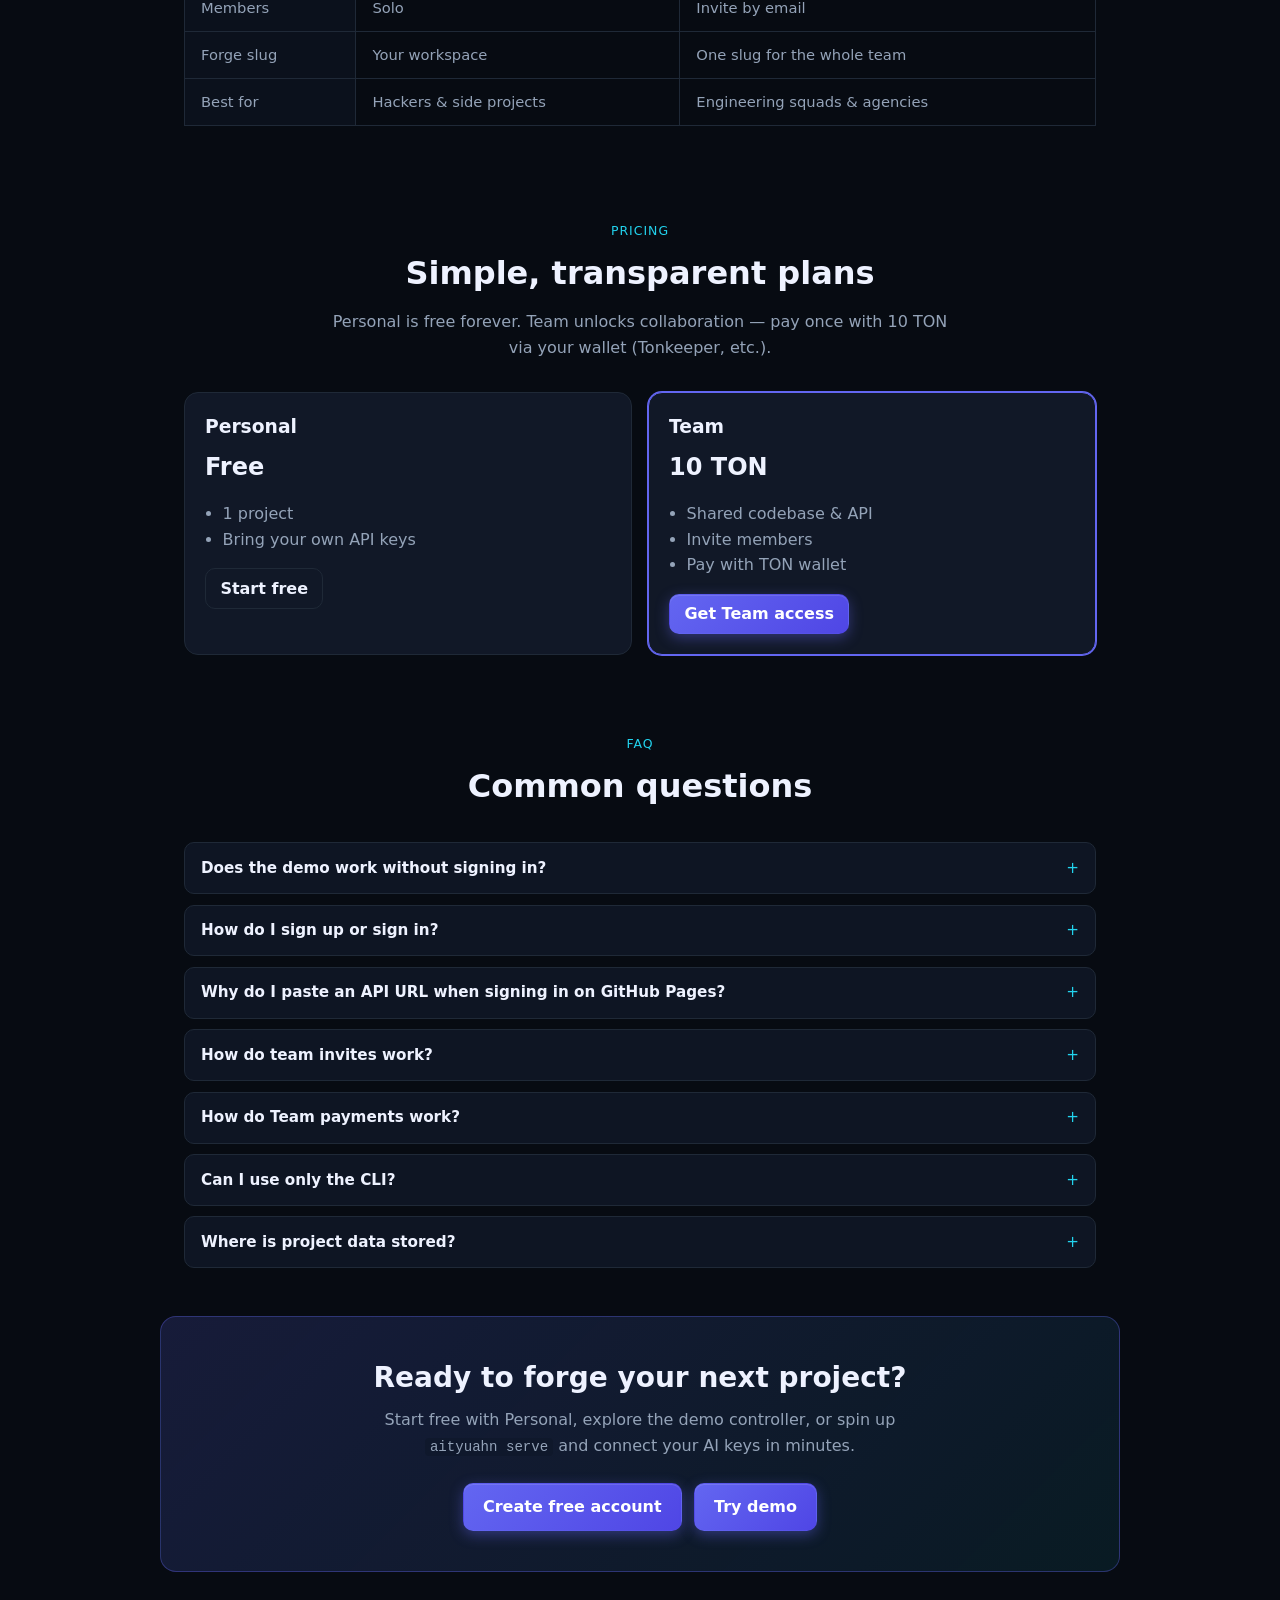
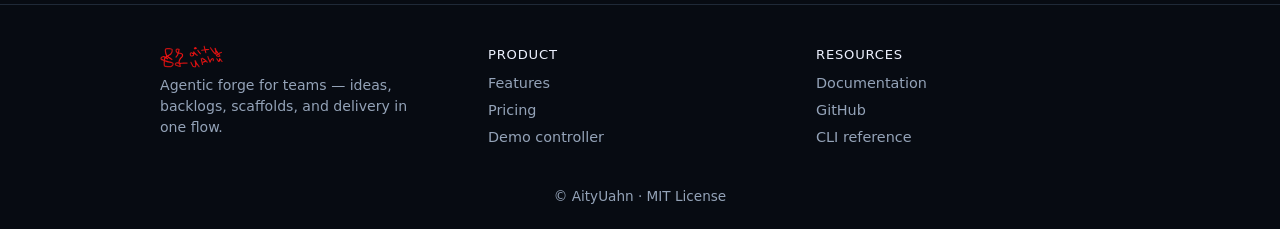
==== commit f93c5da6: "Enhance button styles and navigation links in HTML and CSS. - Updated the "Try demo" button to use t" ====
--- a/docs/index.html
+++ b/docs/index.html
@@ -275,7 +275,7 @@
       <p>Start free with Personal, explore the demo controller, or spin up <code>aityuahn serve</code> and connect your AI keys in minutes.</p>
       <div class="lp-cta">
         <button type="button" id="btnCtaSignUp" class="lp-btn primary lg">Create free account</button>
-        <a href="controller.html?demo=1" class="lp-btn lg">Try demo</a>
+        <a href="controller.html?demo=1" class="lp-btn primary lg">Try demo</a>
       </div>
     </section>
   </main>
--- a/docs/landing.css
+++ b/docs/landing.css
@@ -65,8 +65,8 @@
   cursor: pointer;
 }
 .lp-nav { display: flex; gap: 0.75rem; align-items: center; flex-wrap: wrap; }
-.lp-nav a { color: var(--muted); text-decoration: none; font-size: 0.92rem; }
-.lp-nav a:hover { color: var(--text); }
+.lp-nav a:not(.lp-btn) { color: var(--muted); text-decoration: none; font-size: 0.92rem; }
+.lp-nav a:not(.lp-btn):hover { color: var(--text); }
 
 /* Buttons */
 .lp-btn {
@@ -81,9 +81,25 @@
   text-decoration: none;
   cursor: pointer;
   font: inherit;
-}
-.lp-btn.primary { background: linear-gradient(135deg, var(--accent), #4f46e5); border-color: transparent; }
-.lp-btn.ghost { background: transparent; }
+  font-weight: 600;
+  transition: background 0.15s ease, border-color 0.15s ease, filter 0.15s ease, box-shadow 0.15s ease;
+}
+.lp-btn.primary {
+  color: #fff;
+  background: linear-gradient(135deg, var(--accent), #4f46e5);
+  border-color: transparent;
+  box-shadow: 0 1px 0 rgba(255, 255, 255, 0.12) inset, 0 4px 14px rgba(99, 102, 241, 0.4);
+}
+.lp-btn.primary:hover {
+  color: #fff;
+  filter: brightness(1.1);
+  box-shadow: 0 1px 0 rgba(255, 255, 255, 0.16) inset, 0 6px 18px rgba(99, 102, 241, 0.5);
+}
+.lp-nav .lp-btn.primary {
+  color: #fff;
+}
+.lp-btn.ghost { background: transparent; color: var(--text); font-weight: 500; }
+.lp-btn.ghost:hover { border-color: var(--accent); color: var(--text); }
 .lp-btn.lg { padding: 0.7rem 1.2rem; }
 
 /* Hero */
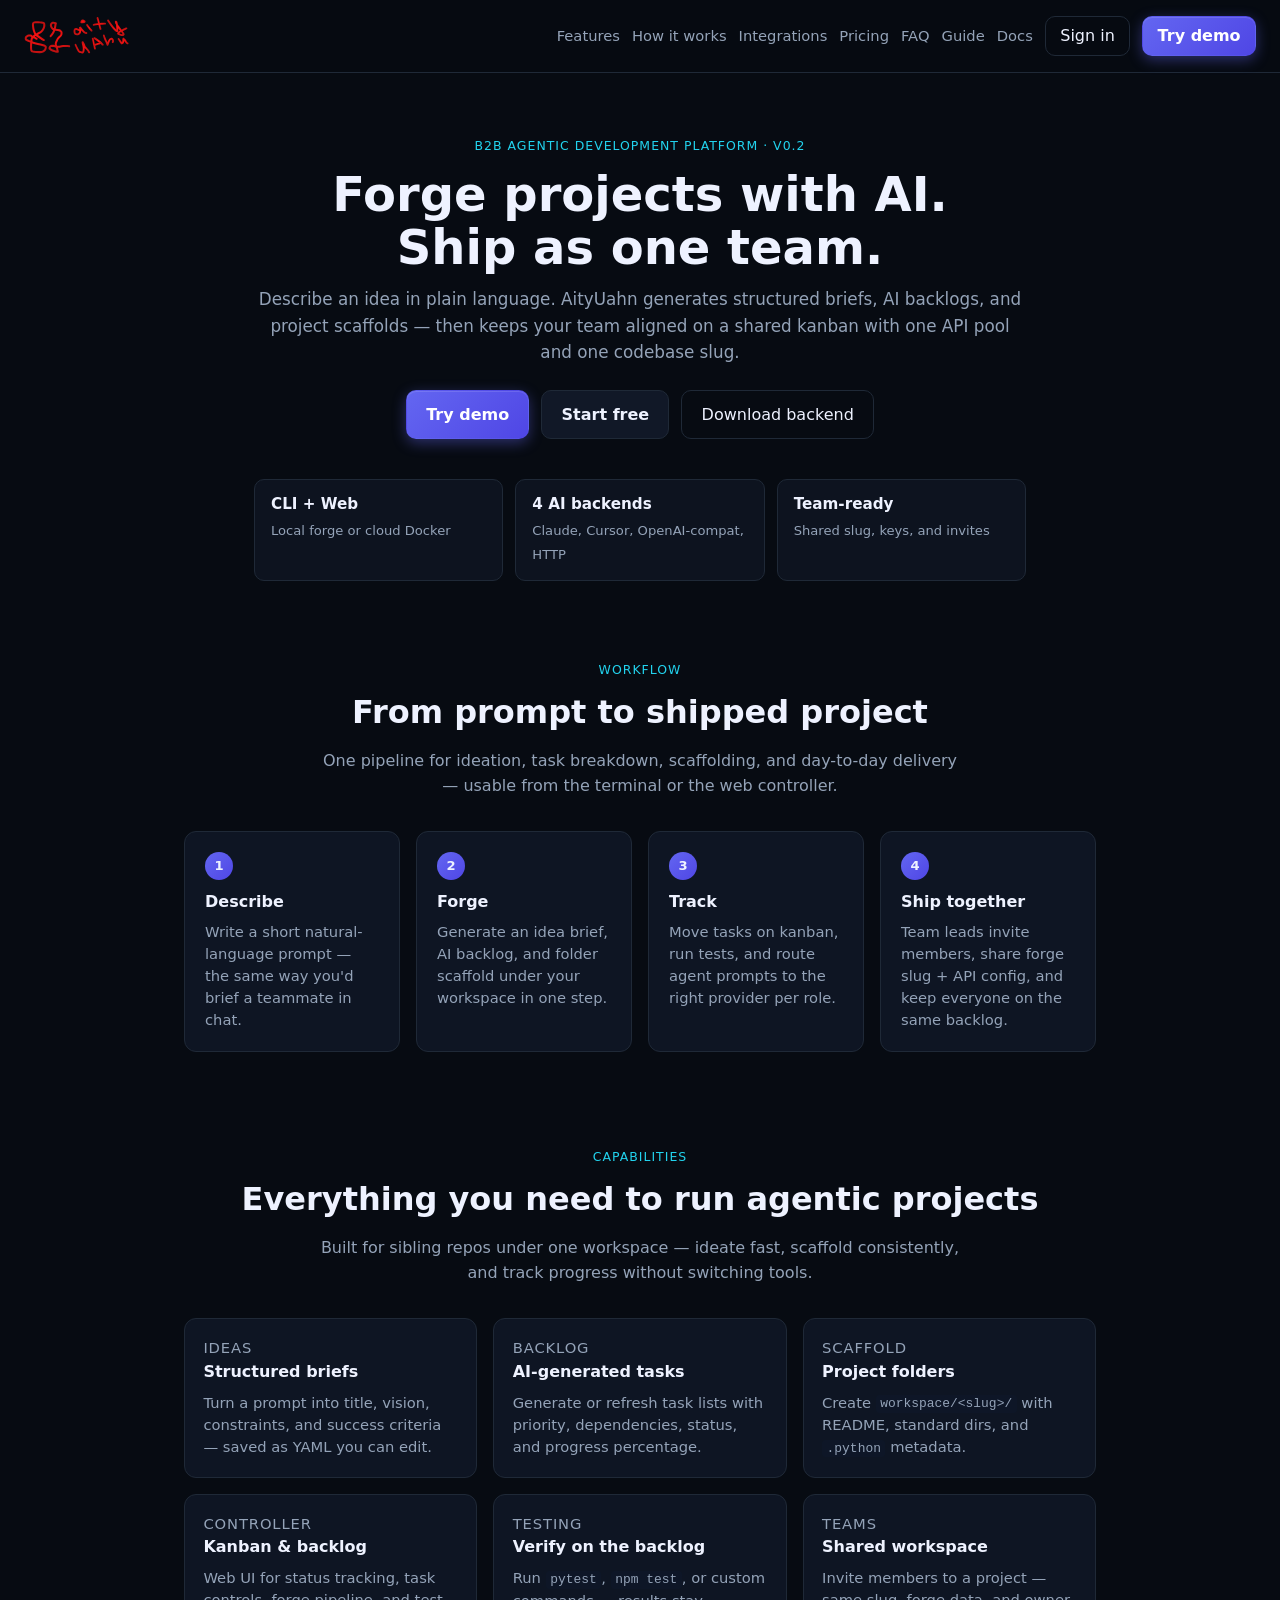
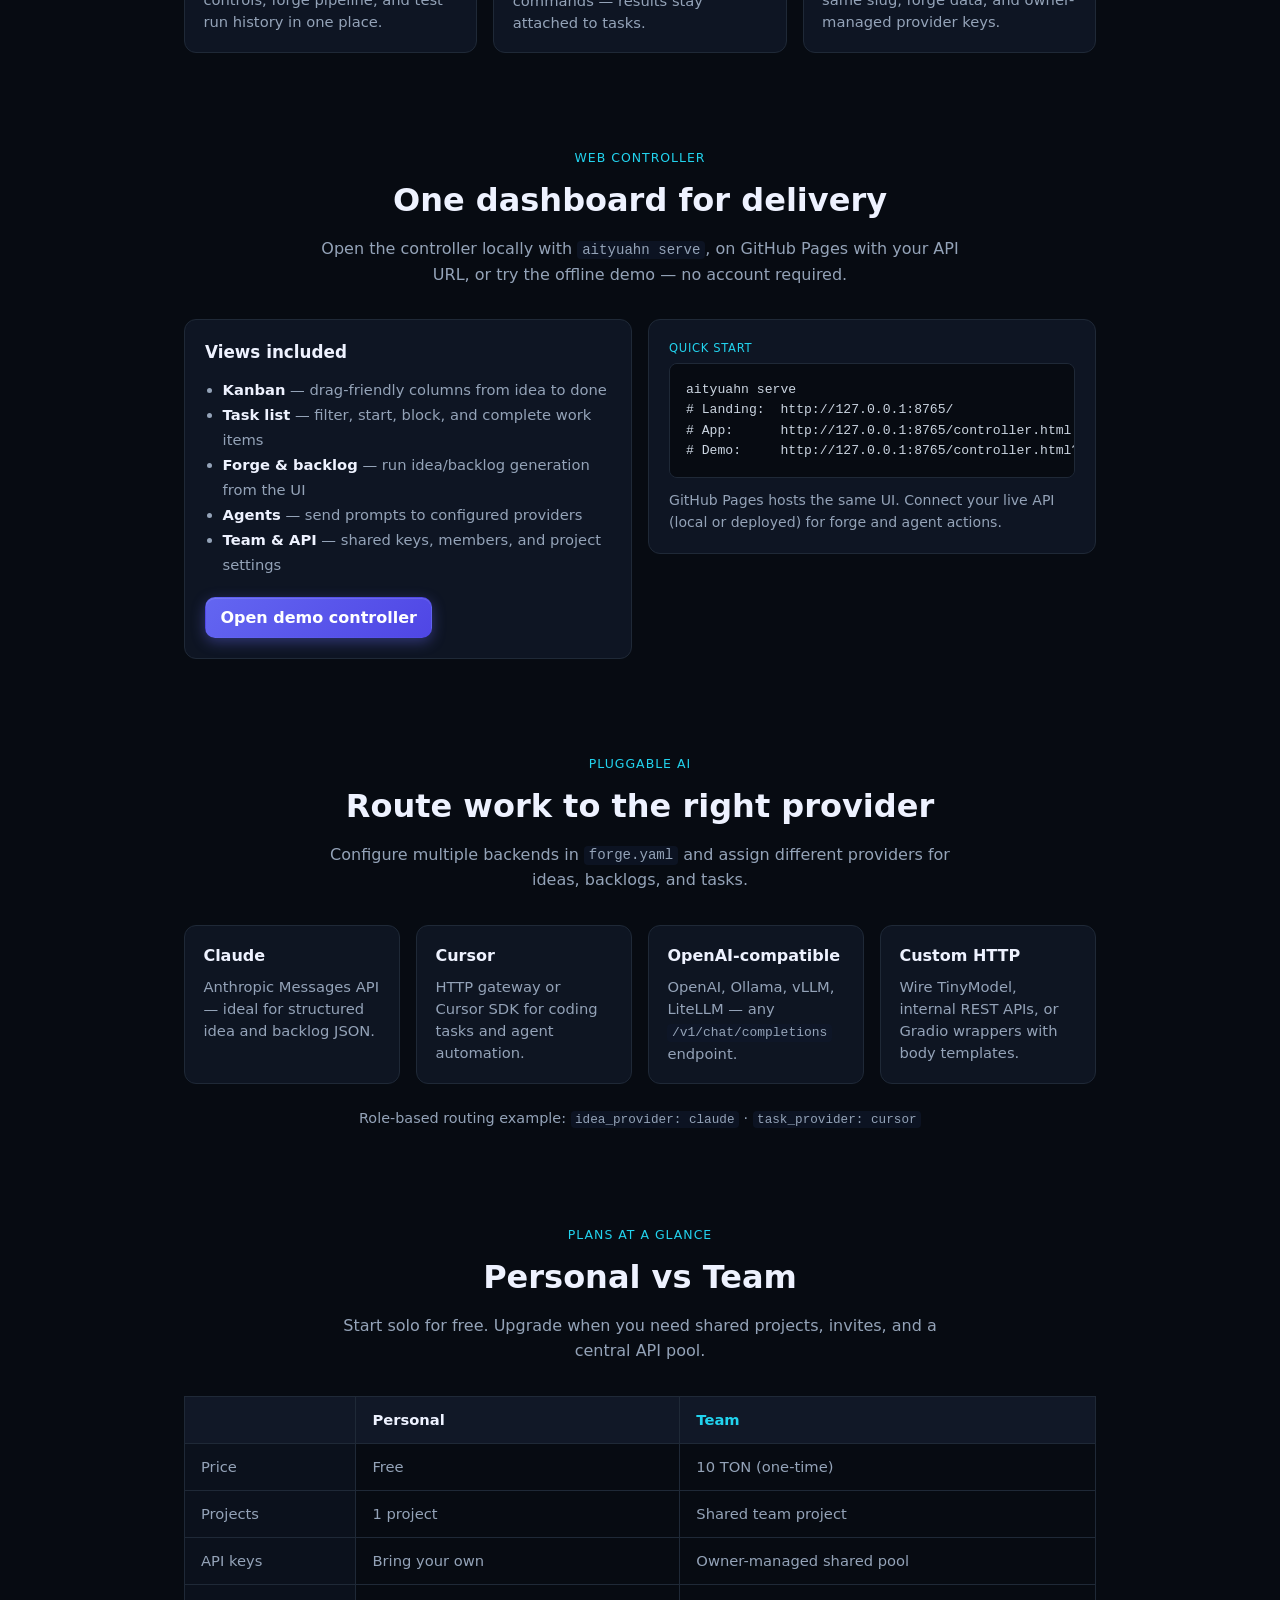
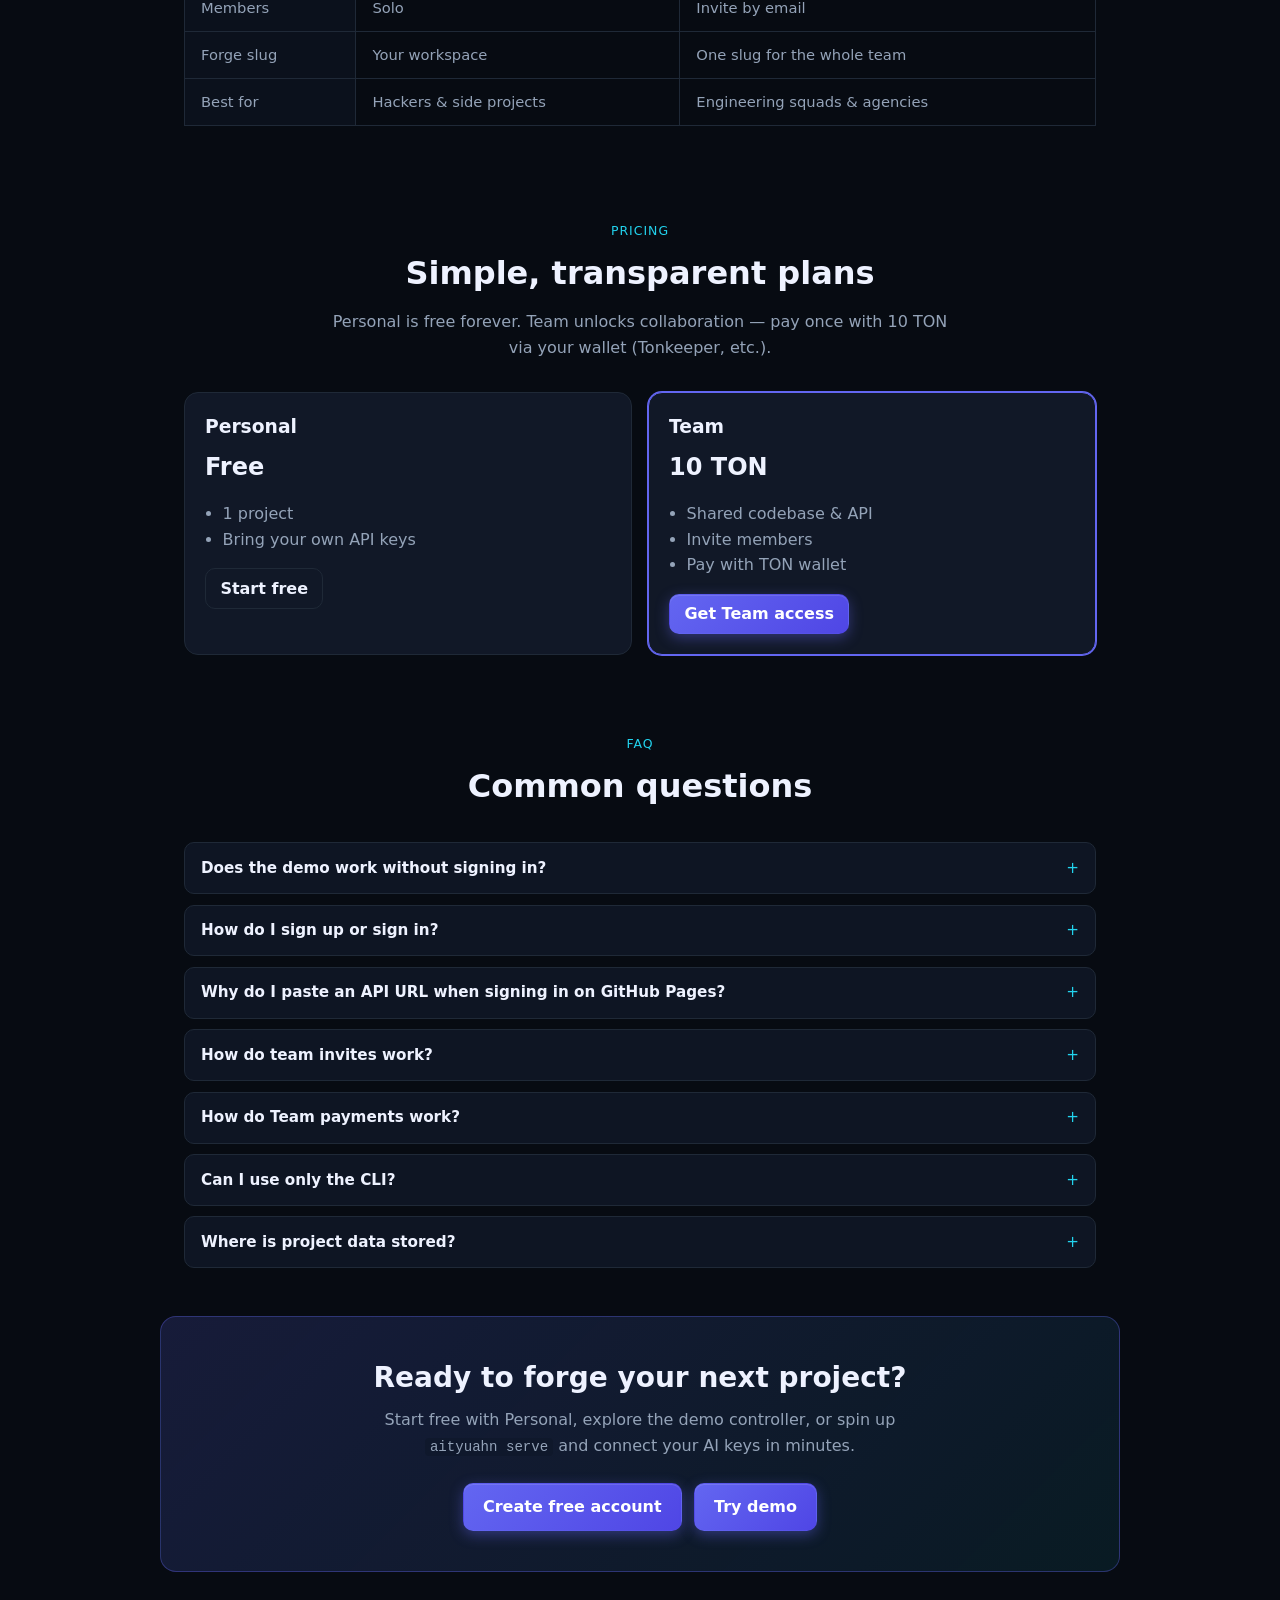
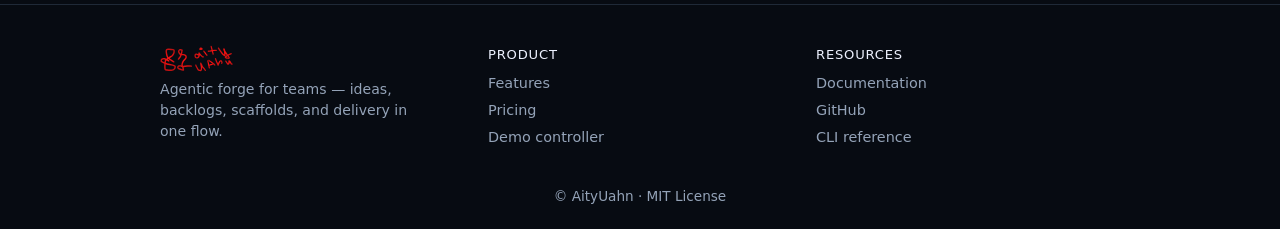
==== commit 65a12d84: "Update logo height and CSS styles across multiple HTML and CSS files for improved branding consisten" ====
--- a/docs/index.html
+++ b/docs/index.html
@@ -13,7 +13,7 @@
 <body>
   <header class="lp-header">
     <a class="lp-logo" href="landing.html" aria-label="AityUahn home">
-      <img src="logo.svg" alt="AityUahn" class="site-logo" height="28" />
+      <img src="logo.svg" alt="AityUahn" class="site-logo" height="40" />
     </a>
     <button type="button" class="lp-nav-toggle" id="navToggle" aria-expanded="false" aria-controls="lpNav">Menu</button>
     <nav class="lp-nav" id="lpNav">
--- a/docs/landing.css
+++ b/docs/landing.css
@@ -49,11 +49,11 @@
 }
 .site-logo {
   display: block;
-  height: 28px;
+  height: 40px;
   width: auto;
-  max-width: min(200px, 50vw);
-}
-.site-logo--footer { height: 24px; margin-bottom: 0.35rem; }
+  max-width: min(280px, 65vw);
+}
+.site-logo--footer { height: 28px; margin-bottom: 0.35rem; }
 .lp-nav-toggle {
   display: none;
   border: 1px solid var(--border);
